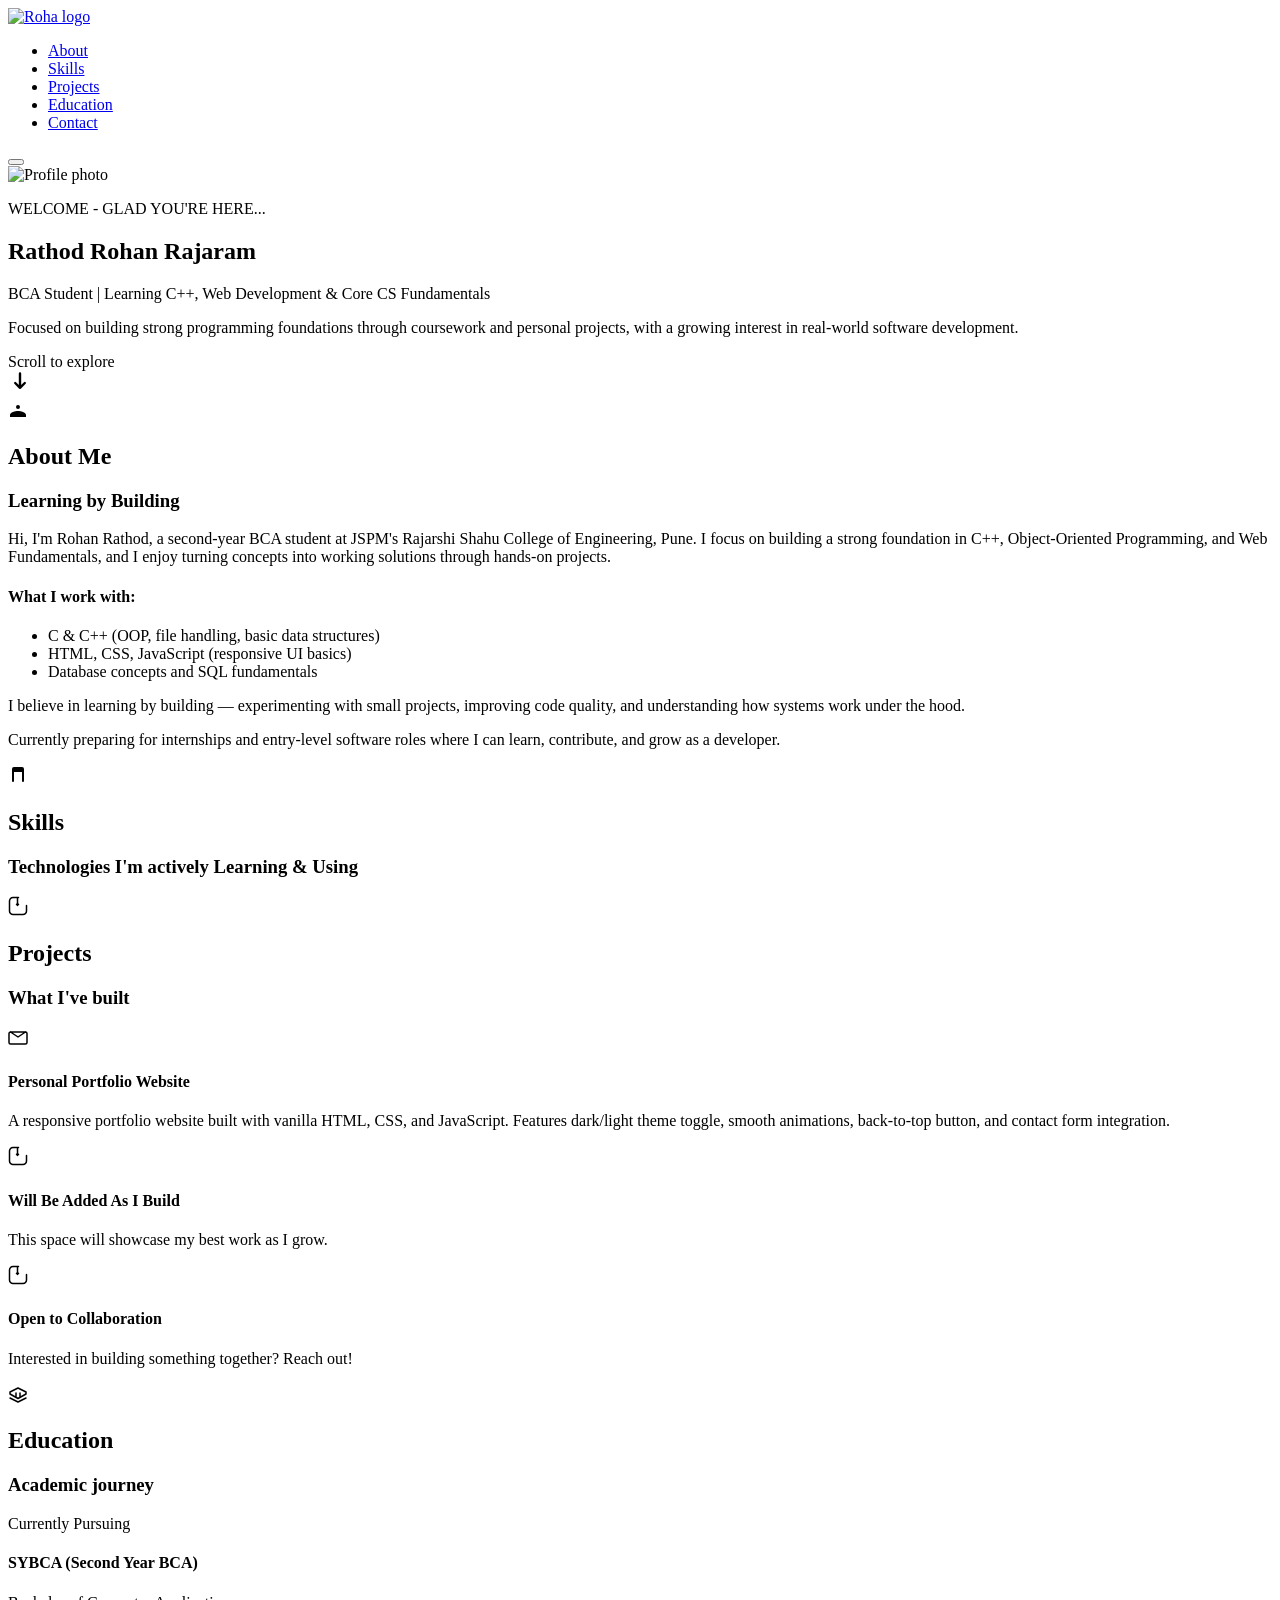
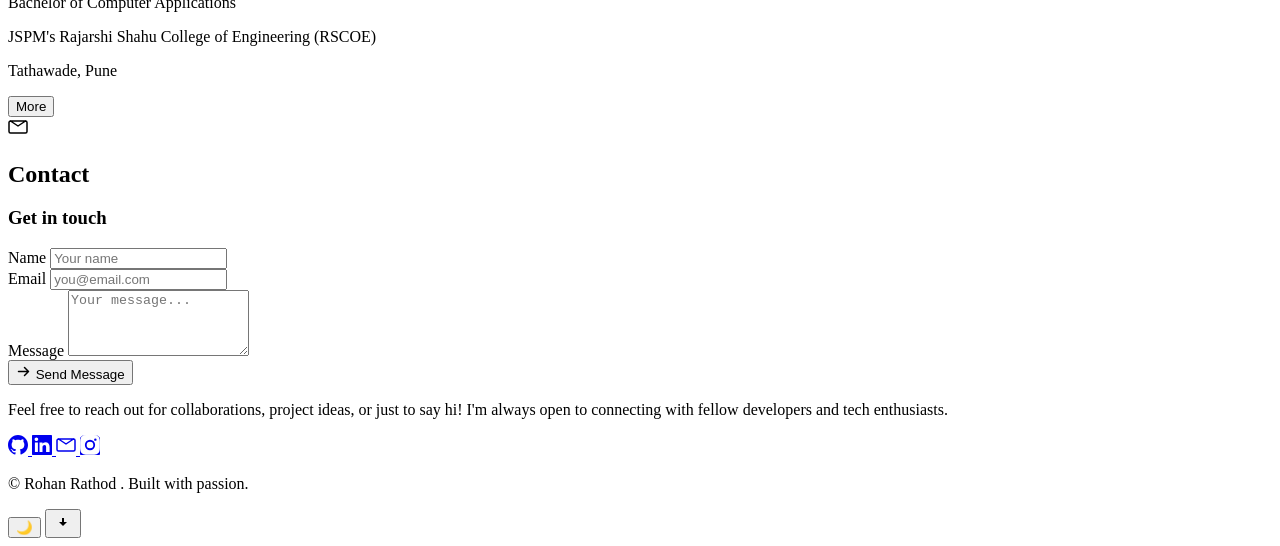
==== Portfolio/index.html @ 8b8ce16b "Add files via upload" ====
<!DOCTYPE html>
<html lang="en">
<head>
    <meta charset="UTF-8">
    <meta name="viewport" content="width=device-width, initial-scale=1.0">
    <title>Rathod Rohan Rajaram - Portfolio</title>
    <link href="https://fonts.googleapis.com/css2?family=Space+Grotesk:wght@300;400;500;600;700&family=JetBrains+Mono:wght@400;500;600&display=swap" rel="stylesheet">
    <link rel="stylesheet" href="styles-vanilla.css">
</head>
<body>
    <!-- Navbar -->
    <nav class="navbar" id="navbar">
        <div class="navbar-container">
            <a href="#" class="navbar-logo">
                <img src="ROHA.png" alt="Roha logo" class="navbar-avatar navbar-logo-img">
            </a>
            
            <!-- Desktop Menu -->
            <ul class="nav-menu" id="navMenu">
                <li><a href="#about" class="nav-link">About</a></li>
                <li><a href="#skills" class="nav-link">Skills</a></li>
                <li><a href="#projects" class="nav-link">Projects</a></li>
                <li><a href="#education" class="nav-link">Education</a></li>
                <li><a href="#contact" class="nav-link">Contact</a></li>
            </ul>

            <!-- Mobile Toggle -->
            <button class="mobile-toggle" id="mobileToggle">
                <span></span>
                <span></span>
                <span></span>
            </button>
        </div>
    </nav>

    <!-- Hero Section -->
    <section class="hero grid-bg">
        <div class="glow glow-1"></div>
        <div class="glow glow-2"></div>
        
        <div class="hero-content hero-layout">
            <!-- Profile photo on left -->
            <div class="hero-profile">
                <img src="Profile.webp" alt="Profile photo" class="hero-profile-img">
            </div>
            
            <!-- Name and text on right -->
            <div class="hero-text">
                <p class="hero-greeting fade-in-up" style="animation-delay: 0.2s">
                    WELCOME - GLAD YOU'RE HERE...
                </p>
                
                <h1 class="hero-title fade-in-up" style="animation-delay: 0.4s">
                    Rathod Rohan Rajaram
                </h1>
                
                <p class="hero-subtitle fade-in-up" style="animation-delay: 0.6s">
                    BCA Student | Learning C++, Web Development & Core CS Fundamentals
                </p>
                
                <p class="hero-description fade-in-up" style="animation-delay: 0.8s">
                    Focused on building strong programming foundations through coursework and personal projects, with a growing interest in real-world software development.
            </div>
        </div>
            </div>
        </div>
        
        <div class="hero-scroll fade-in-up" style="animation-delay: 1s">
            <span class="scroll-text">Scroll to explore</span>
            <div class="scroll-indicator">
                <svg width="24" height="24" viewBox="0 0 20 20" fill="none" xmlns="http://www.w3.org/2000/svg">
                    <path d="M10 2v12m0 0l-4-4m4 4l4-4" stroke="currentColor" stroke-width="2" stroke-linecap="round" stroke-linejoin="round"/>
                </svg>
            </div>
        </div>
    </section>

    <!-- About Section -->
    <section id="about" class="section">
        <div class="section-container">
            <div class="section-header fade-in">
                <svg width="20" height="20" viewBox="0 0 20 20" fill="none" xmlns="http://www.w3.org/2000/svg">
                    <path d="M10 10a2 2 0 100-4 2 2 0 000 4zm0 2c2.67 0 8 1.34 8 4v2H2v-2c0-2.66 5.33-4 8-4z" fill="currentColor"/>
                </svg>
                <h2 class="section-label">About Me</h2>
            </div>
            
            <h3 class="section-title fade-in">
                Learning by <span>Building</span>
            </h3>
            
            <div class="about-card fade-in">
                <p>
                    Hi, I'm <span class="highlight">Rohan Rathod</span>, a second-year BCA student at <span class="highlight">JSPM's Rajarshi Shahu College of Engineering</span>, Pune.
                    I focus on building a strong foundation in C++, Object-Oriented Programming, and Web Fundamentals, and I enjoy turning concepts into working solutions through hands-on projects.
                </p>
                
                <h4 class="about-subtitle">What I work with:</h4>
                <ul class="about-list">
                    <li>C &amp; C++ (OOP, file handling, basic data structures)</li>
                    <li>HTML, CSS, JavaScript (responsive UI basics)</li>
                    <li>Database concepts and SQL fundamentals</li>
                </ul>
                
                <p>
                    I believe in learning by building — experimenting with small projects, improving code quality, and understanding how systems work under the hood.
                </p>
                
                <p>
                    Currently preparing for internships and entry-level software roles where I can learn, contribute, and grow as a developer.
                </p>
            </div>
        </div>
    </section>

    <!-- Skills Section -->
    <section id="skills" class="section relative grid-bg-section">
        <div class="section-container">
            <div class="section-header fade-in">
                <svg width="20" height="20" viewBox="0 0 20 20" fill="none" xmlns="http://www.w3.org/2000/svg">
                    <path d="M4 4a2 2 0 012-2h8a2 2 0 012 2v12a1 1 0 11-2 0V7H6v9a1 1 0 11-2 0V4z" fill="currentColor"/>
                </svg>
                <h2 class="section-label">Skills</h2>
            </div>
            
            <h3 class="section-title fade-in">
                Technologies I'm actively <span>Learning & Using</span>
            </h3>
            
            <div class="skills-grid" id="skillsGrid">
                <!-- Skills will be populated by JavaScript -->
            </div>
        </div>
    </section>

    <!-- Projects Section -->
    <section id="projects" class="section">
        <div class="section-container">
            <div class="section-header fade-in">
                <svg width="20" height="20" viewBox="0 0 20 20" fill="none" xmlns="http://www.w3.org/2000/svg">
                    <path d="M10.5 1.5H5a3.5 3.5 0 00-3.5 3.5v10a3.5 3.5 0 003.5 3.5h10a3.5 3.5 0 003.5-3.5V9.5m-9-8v8m-1-1l1-1 1 1" stroke="currentColor" stroke-width="1.5" stroke-linecap="round" stroke-linejoin="round" fill="none"/>
                </svg>
                <h2 class="section-label">Projects</h2>
            </div>
            
            <h3 class="section-title fade-in">
                What I've <span>built</span>
            </h3>
            
            <div class="projects-grid">
                <div class="project-card fade-in">
                    <div class="project-icon">
                        <svg width="20" height="20" viewBox="0 0 20 20" fill="none" xmlns="http://www.w3.org/2000/svg">
                            <path d="M2.5 4h15a1.5 1.5 0 011.5 1.5v9a1.5 1.5 0 01-1.5 1.5h-15A1.5 1.5 0 011 14.5v-9A1.5 1.5 0 012.5 4zm0 0L10 9l7.5-5" stroke="currentColor" stroke-width="1.5" stroke-linecap="round" stroke-linejoin="round" fill="none"/>
                        </svg>
                    </div>
                    <h4>Personal Portfolio Website</h4>
                    <p>A responsive portfolio website built with vanilla HTML, CSS, and JavaScript. Features dark/light theme toggle, smooth animations, back-to-top button, and contact form integration.</p>
                </div>
                
                <div class="project-card fade-in" style="animation-delay: 0.1s">
                    <div class="project-icon">
                        <svg width="20" height="20" viewBox="0 0 20 20" fill="none" xmlns="http://www.w3.org/2000/svg">
                            <path d="M10.5 1.5H5a3.5 3.5 0 00-3.5 3.5v10a3.5 3.5 0 003.5 3.5h10a3.5 3.5 0 003.5-3.5V9.5m-9-8v8m-1-1l1-1 1 1" stroke="currentColor" stroke-width="1.5" stroke-linecap="round" stroke-linejoin="round" fill="none"/>
                        </svg>
                    </div>
                    <h4>Will Be Added As I Build</h4>
                    <p>This space will showcase my best work as I grow.</p>
                </div>
                
                <div class="project-card fade-in" style="animation-delay: 0.2s">
                    <div class="project-icon">
                        <svg width="20" height="20" viewBox="0 0 20 20" fill="none" xmlns="http://www.w3.org/2000/svg">
                            <path d="M10.5 1.5H5a3.5 3.5 0 00-3.5 3.5v10a3.5 3.5 0 003.5 3.5h10a3.5 3.5 0 003.5-3.5V9.5m-9-8v8m-1-1l1-1 1 1" stroke="currentColor" stroke-width="1.5" stroke-linecap="round" stroke-linejoin="round" fill="none"/>
                        </svg>
                    </div>
                    <h4>Open to Collaboration</h4>
                    <p>Interested in building something together? Reach out!</p>
                </div>
            </div>
        </div>
    </section>

    <!-- Education Section -->
    <section id="education" class="section relative grid-bg-section">
        <div class="section-container">
            <div class="section-header fade-in">
                <svg width="20" height="20" viewBox="0 0 20 20" fill="none" xmlns="http://www.w3.org/2000/svg">
                    <path d="M10 14.5l-8-4.5V8l8-4 8 4v2l-8 4.5zM2 14l8 4 8-4m-6-5v4m-4-4v4" stroke="currentColor" stroke-width="1.5" stroke-linecap="round" stroke-linejoin="round" fill="none"/>
                </svg>
                <h2 class="section-label">Education</h2>
            </div>
            
            <h3 class="section-title fade-in">
                Academic <span>journey</span>
            </h3>
            
            <!-- SYBCA Card -->
            <div class="education-card fade-in">
                <div class="timeline-marker"></div>
                <div class="education-content">
                    <span class="education-badge">Currently Pursuing</span>
                    <h4>SYBCA (Second Year BCA)</h4>
                    <p class="education-degree">Bachelor of Computer Applications</p>
                    <p class="education-college">JSPM's Rajarshi Shahu College of Engineering (RSCOE)</p>
                    <p class="education-location">Tathawade, Pune</p>
                </div>
            </div>

            <!-- Toggle button for more education details -->
            <div class="education-toggle-container">
                <button id="education-toggle-btn" class="education-toggle-btn" aria-expanded="false">More</button>
            </div>

            <!-- Hidden education details container -->
            <div id="education-details-container" class="education-details-container" hidden>
                <!-- 12th Education Card -->
                <div class="education-card fade-in" style="animation-delay: 0.1s">
                    <div class="timeline-marker"></div>
                    <div class="education-content">
                        <span class="education-badge">2019 – 2021</span>
                        <h4>Higher Secondary Education (12th)</h4>
                        <p class="education-degree">Sant Bhagwan Baba Middle and Higher Secondary School</p>
                        <p class="education-college">Golegaon, Tal. Shevgaon, Dist. Ahmednagar, Maharashtra</p>
                        <p class="education-location">State Board</p>
                        <div class="education-details">
                            <ul class="education-detail-list">
                                <li><strong>Stream:</strong> Science</li>
                                <li>Developed interest in programming and problem-solving</li>
                            </ul>
                        </div>
                    </div>
                </div>

                <!-- 10th Education Card -->
                <div class="education-card fade-in" style="animation-delay: 0.2s">
                    <div class="timeline-marker"></div>
                    <div class="education-content">
                        <span class="education-badge">2014 – 2019</span>
                        <h4>Secondary School (10th)</h4>
                        <p class="education-degree">Sant Namdev School</p>
                        <p class="education-college">Ambejogai Road, Latur, Maharashtra</p>
                        <p class="education-location">State Board</p>
                        <div class="education-details">
                            <ul class="education-detail-list">
                                <li>Strong foundation in mathematics and logical reasoning</li>
                            </ul>
                        </div>
                    </div>
                </div>
            </div>
        </div>
    </section>

    <!-- Contact Section -->
    <section id="contact" class="section">
        <div class="section-container">
            <div class="section-header fade-in">
                <svg width="20" height="20" viewBox="0 0 20 20" fill="none" xmlns="http://www.w3.org/2000/svg">
                    <path d="M2.5 4h15a1.5 1.5 0 011.5 1.5v9a1.5 1.5 0 01-1.5 1.5h-15A1.5 1.5 0 011 14.5v-9A1.5 1.5 0 012.5 4zm0 0L10 9l7.5-5" stroke="currentColor" stroke-width="1.5" stroke-linecap="round" stroke-linejoin="round" fill="none"/>
                </svg>
                <h2 class="section-label">Contact</h2>
            </div>
            
            <h3 class="section-title fade-in">
                Get in <span>touch</span>
            </h3>
            
            <div class="contact-grid">
                <form class="contact-form fade-in" id="contactForm">
                    <div class="form-group">
                        <label for="name">Name</label>
                        <input type="text" id="name" name="name" required placeholder="Your name">
                    </div>
                    <div class="form-group">
                        <label for="email">Email</label>
                        <input type="email" id="email" name="email" required placeholder="you@email.com">
                    </div>
                    <div class="form-group">
                        <label for="message">Message</label>
                        <textarea id="message" name="message" rows="4" required placeholder="Your message..."></textarea>
                    </div>
                    <button type="submit" class="contact-button">
                        <svg width="16" height="16" viewBox="0 0 16 16" fill="none" xmlns="http://www.w3.org/2000/svg">
                            <path d="M2.5 8.5h10m-4-4l4 4-4 4" stroke="currentColor" stroke-width="1.5" stroke-linecap="round" stroke-linejoin="round"/>
                        </svg>
                        Send Message
                    </button>
                </form>
                
                <div class="contact-info fade-in">
                    <p>
                        Feel free to reach out for collaborations, project ideas, or just to say hi! I'm always open to connecting with fellow developers and tech enthusiasts.
                    </p>
                    <div class="social-links">
                        <a href="https://github.com/RohanRathodOnline" class="social-icon" title="GitHub" target="_blank" rel="noopener noreferrer">
                            <svg width="20" height="20" viewBox="0 0 20 20" fill="currentColor" xmlns="http://www.w3.org/2000/svg">
                                <path d="M10 0C4.48 0 0 4.48 0 10c0 4.41 2.87 8.17 6.84 9.49.5.09.68-.22.68-.48 0-.24-.01-.87-.01-1.71-2.78.6-3.37-1.34-3.37-1.34-.46-1.16-1.12-1.47-1.12-1.47-.91-.62.07-.61.07-.61 1 .07 1.53 1.03 1.53 1.03.89 1.52 2.34 1.08 2.91.82.09-.64.35-1.08.63-1.33-2.22-.25-4.56-1.11-4.56-4.92 0-1.09.39-1.98 1.03-2.68-.1-.25-.45-1.27.1-2.64 0 0 .84-.27 2.75 1.02.8-.22 1.65-.33 2.5-.33s1.7.11 2.5.33c1.91-1.29 2.75-1.02 2.75-1.02.55 1.37.2 2.39.1 2.64.64.7 1.03 1.59 1.03 2.68 0 3.82-2.34 4.66-4.57 4.91.36.31.69.92.69 1.85 0 1.34-.01 2.42-.01 2.75 0 .26.18.58.69.48C17.14 18.16 20 14.41 20 10c0-5.52-4.48-10-10-10z"/>
                            </svg>
                        </a>
                        <a href="https://www.linkedin.com/in/rohanrathodofficial/" class="social-icon" title="LinkedIn" target="_blank" rel="noopener noreferrer">
                            <svg width="20" height="20" viewBox="0 0 20 20" fill="currentColor" xmlns="http://www.w3.org/2000/svg">
                                <path d="M19 0H1C.4 0 0 .4 0 1v18c0 .6.4 1 1 1h18c.6 0 1-.4 1-1V1c0-.6-.4-1-1-1zM5.9 17H2.9V7.5h3V17zM4.4 6.1c-1 0-1.8-.8-1.8-1.8s.8-1.8 1.8-1.8 1.8.8 1.8 1.8-.8 1.8-1.8 1.8zM17.1 17h-3V11.9c0-1.2-.4-2-1.5-2-1.2 0-1.8.8-2 1.6-.1.2-.1.5-.1.7V17h-3V7.5h3v1.3c.4-.7 1.3-1.6 3.1-1.6 2.3 0 4 1.5 4 4.8V17z"/>
                            </svg>
                        </a>
                        <a href="mailto:rohanrathod3946@gmail.com" class="social-icon" title="Email">
                            <svg width="20" height="20" viewBox="0 0 20 20" fill="none" xmlns="http://www.w3.org/2000/svg">
                                <path d="M2.5 4h15a1.5 1.5 0 011.5 1.5v9a1.5 1.5 0 01-1.5 1.5h-15A1.5 1.5 0 011 14.5v-9A1.5 1.5 0 012.5 4zm0 0L10 9l7.5-5" stroke="currentColor" stroke-width="1.5" stroke-linecap="round" stroke-linejoin="round"/>
                            </svg>
                        </a>
                        <a href="https://www.instagram.com/rohanrathod_07/" class="social-icon" title="Instagram" target="_blank" rel="noopener noreferrer">
                            <svg width="20" height="20" viewBox="0 0 20 20" fill="currentColor" xmlns="http://www.w3.org/2000/svg">
                                <path d="M10 0c2.717 0 3.056.01 4.122.06 1.065.05 1.79.217 2.427.466.637.247 1.176.578 1.688 1.09.511.512.843 1.05 1.09 1.688.249.637.417 1.362.466 2.426.05 1.067.06 1.406.06 4.122 0 2.717-.01 3.056-.06 4.122-.05 1.065-.217 1.79-.466 2.427-.247.637-.578 1.176-1.09 1.688-.512.511-1.05.843-1.688 1.09-.637.249-1.362.417-2.426.466-1.067.05-1.406.06-4.122.06-2.717 0-3.056-.01-4.122-.06-1.065-.05-1.79-.217-2.427-.466-.637-.247-1.176-.578-1.688-1.09-.511-.512-.843-1.05-1.09-1.688-.249-.637-.417-1.362-.466-2.426-.05-1.067-.06-1.406-.06-4.122 0-2.717.01-3.056.06-4.122.05-1.065.217-1.79.466-2.427.247-.637.578-1.176 1.09-1.688.512-.511 1.05-.843 1.688-1.09.637-.249 1.362-.417 2.426-.466 1.067-.05 1.406-.06 4.122-.06m0-1.8C7.198 0 6.816.011 5.714.061 4.613.111 3.738.285 2.977.551c-.797.308-1.472.721-2.143 1.392-.671.67-1.084 1.346-1.392 2.143-.266.761-.44 1.636-.49 2.737-.05 1.102-.061 1.484-.061 4.306 0 2.821.011 3.204.061 4.305.05 1.101.224 1.976.49 2.737.308.797.721 1.472 1.392 2.143.67.671 1.346 1.084 2.143 1.392.761.266 1.636.44 2.737.49 1.102.05 1.484.061 4.306.061 2.821 0 3.204-.011 4.305-.061 1.101-.05 1.976-.224 2.737-.49.797-.308 1.472-.721 2.143-1.392.671-.67 1.084-1.346 1.392-2.143.266-.761.44-1.636.49-2.737.05-1.102.061-1.484.061-4.306 0-2.821-.011-3.204-.061-4.305-.05-1.101-.224-1.976-.49-2.737-.308-.797-.721-1.472-1.392-2.143-.67-.671-1.346-1.084-2.143-1.392-.761-.266-1.636-.44-2.737-.49C13.204.011 12.821 0 10 0z"/>
                                <path d="M10 4.865a5.135 5.135 0 100 10.27 5.135 5.135 0 000-10.27zm0 8.47a3.335 3.335 0 110 -6.67 3.335 3.335 0 010 6.67z"/>
                                <circle cx="15.338" cy="4.662" r="1.2"/>
                            </svg>
                        </a>
                    </div>
                </div>
            </div>
        </div>
    </section>

    <!-- Footer -->
    <footer class="footer">
        <div class="footer-container">
            <p>
                © <span id="currentYear"></span>
                <span class="footer-name"> Rohan Rathod </span>
                . Built with passion.
            </p>
        </div>
    </footer>

    <!-- Theme toggle button (light / dark) -->
    <button id="theme-toggle" class="theme-toggle" aria-label="Toggle theme" title="Toggle theme">🌙</button>

    <!-- Back to top button -->
    <button id="back-to-top" class="back-to-top" aria-label="Back to top" title="Back to top">
        <svg width="20" height="20" viewBox="0 0 20 20" fill="none" xmlns="http://www.w3.org/2000/svg">
            <path d="M10 14l-4-4h3V6h2v4h3l-4 4z" fill="currentColor"/>
        </svg>
    </button>

    <script src="script-vanilla.js"></script>
</body>
</html>
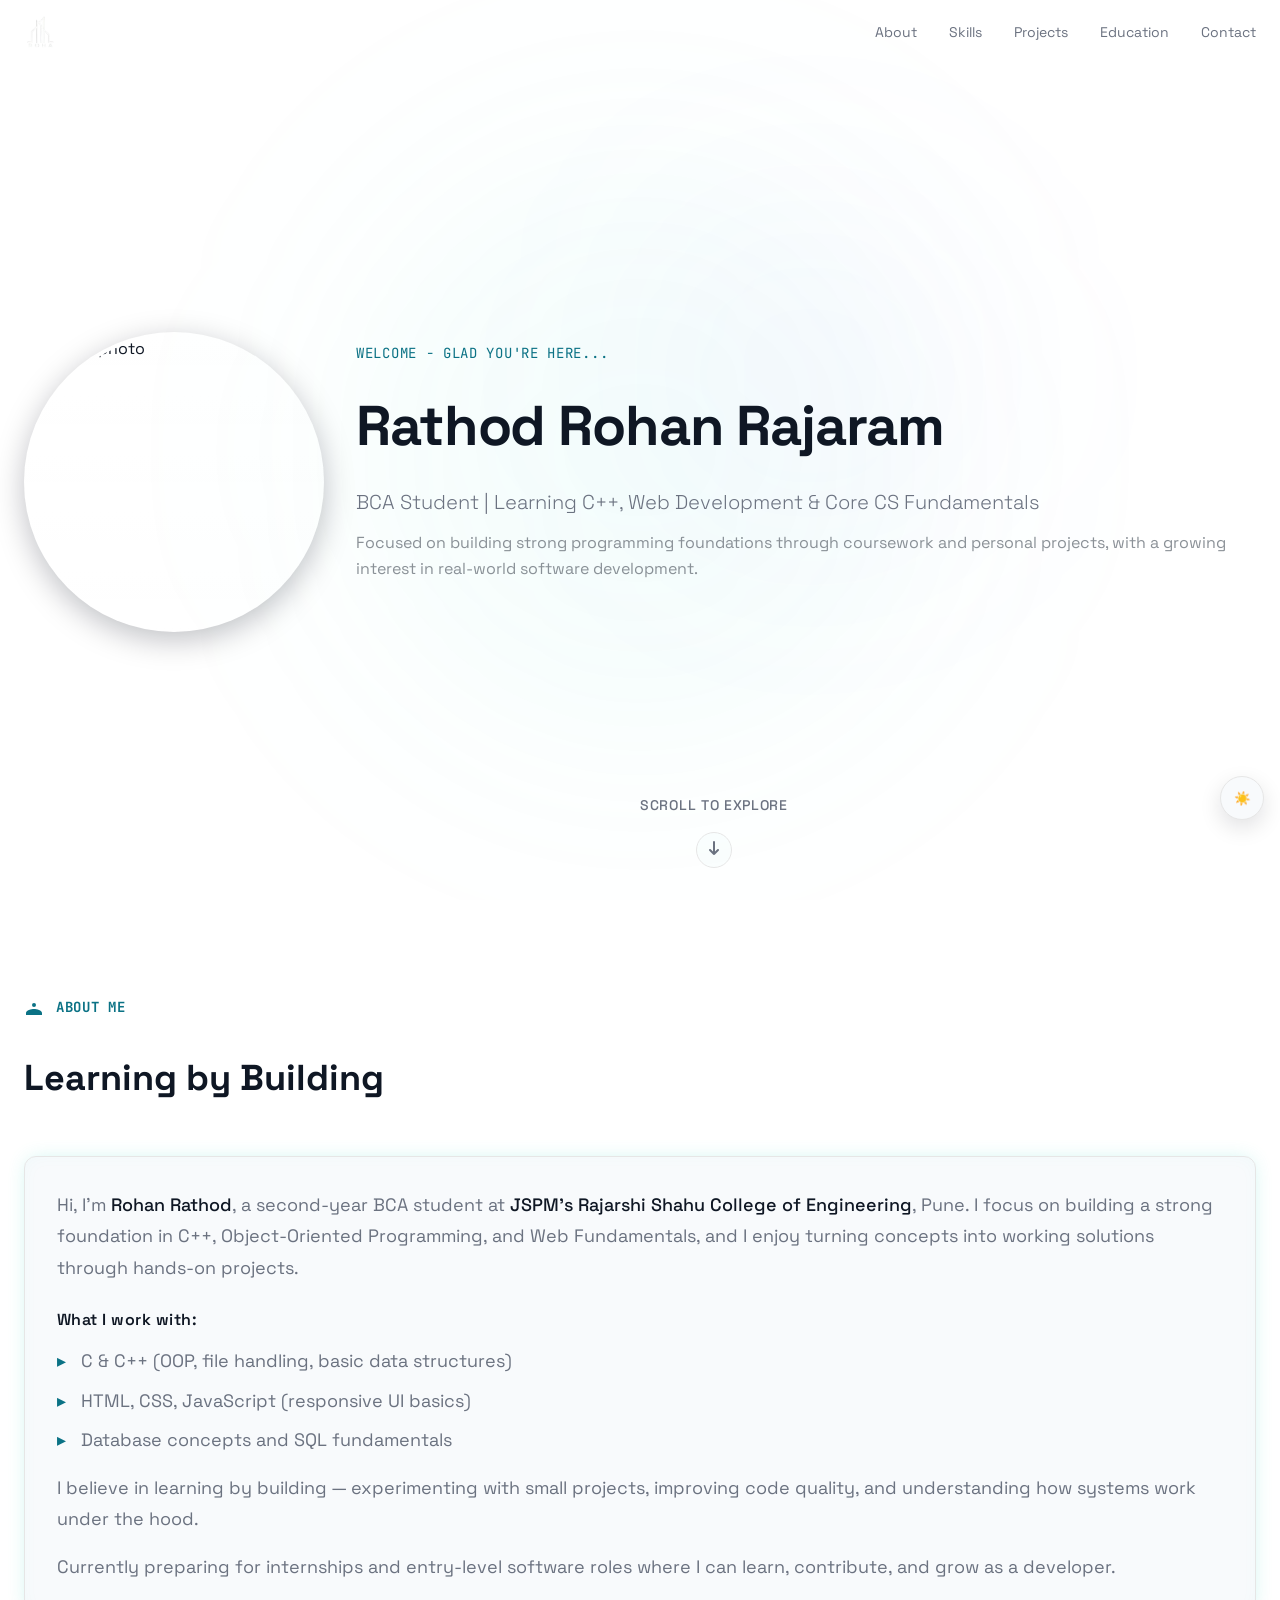
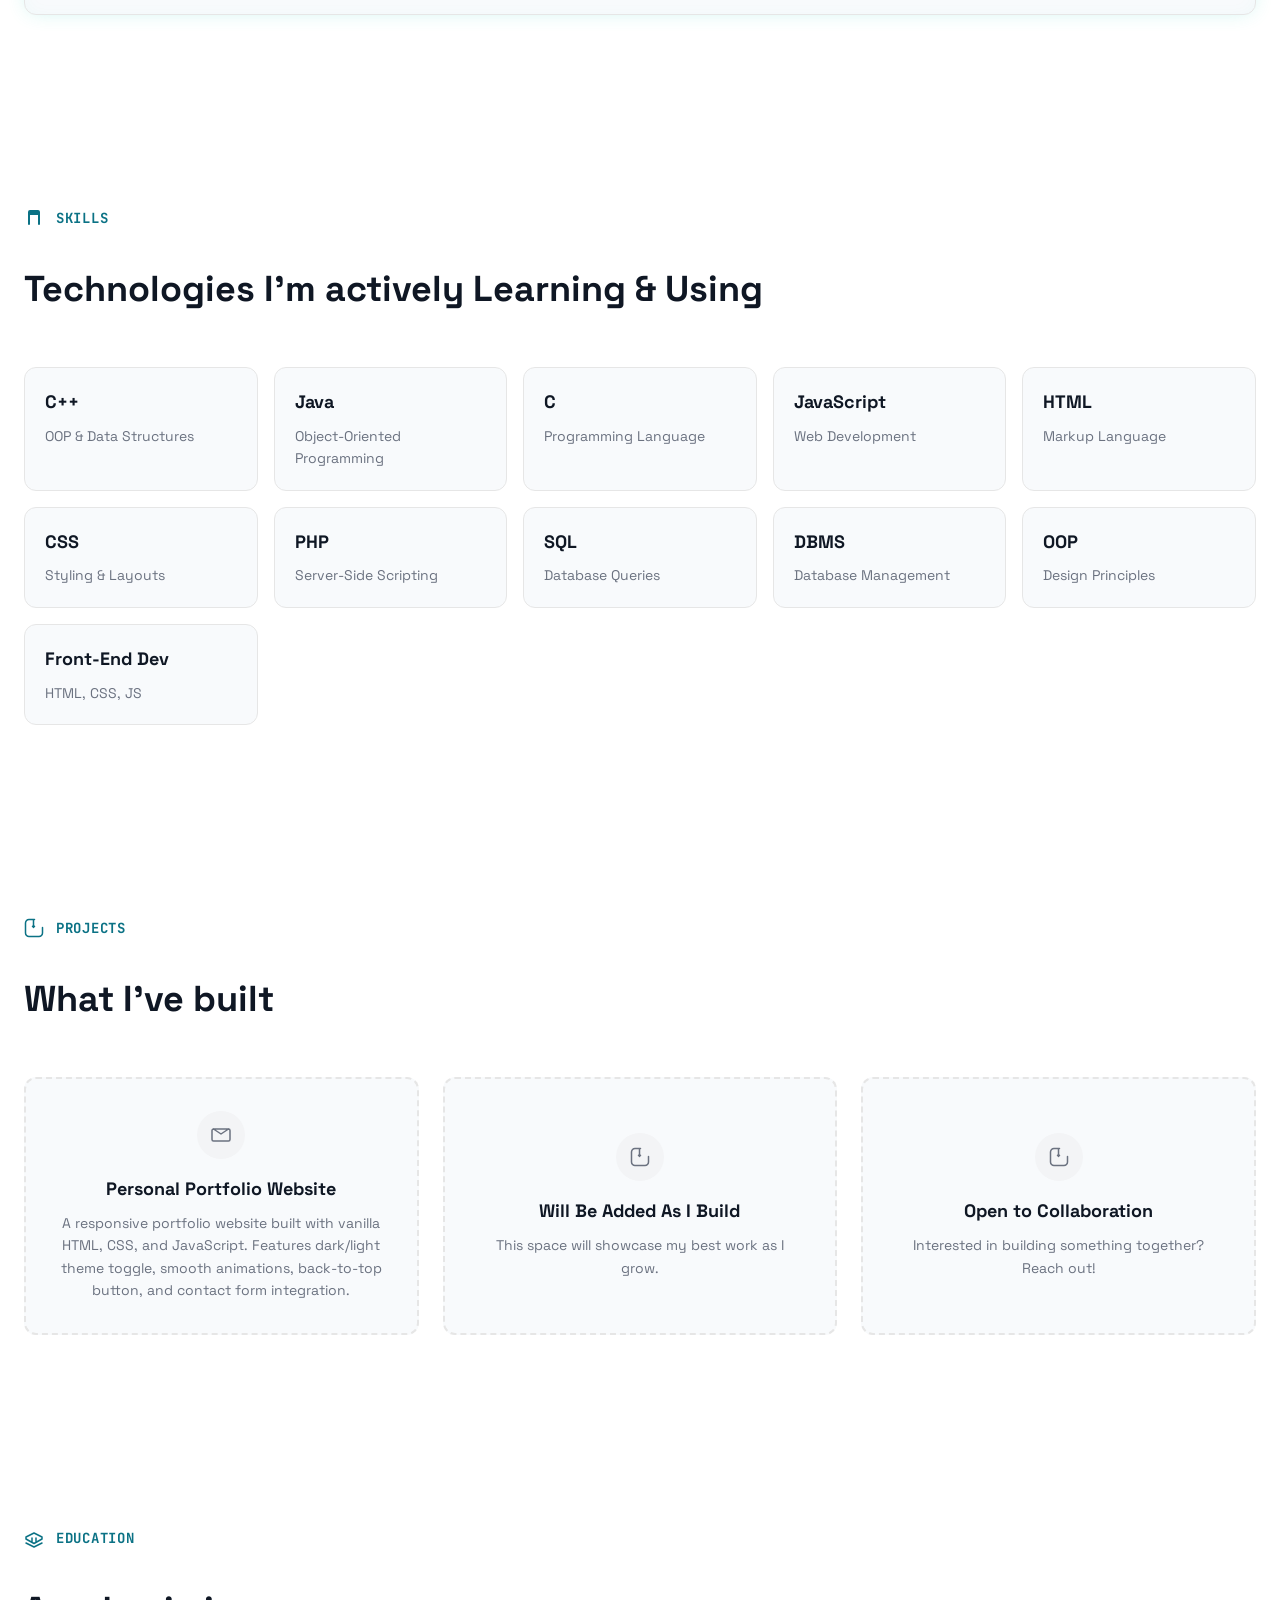
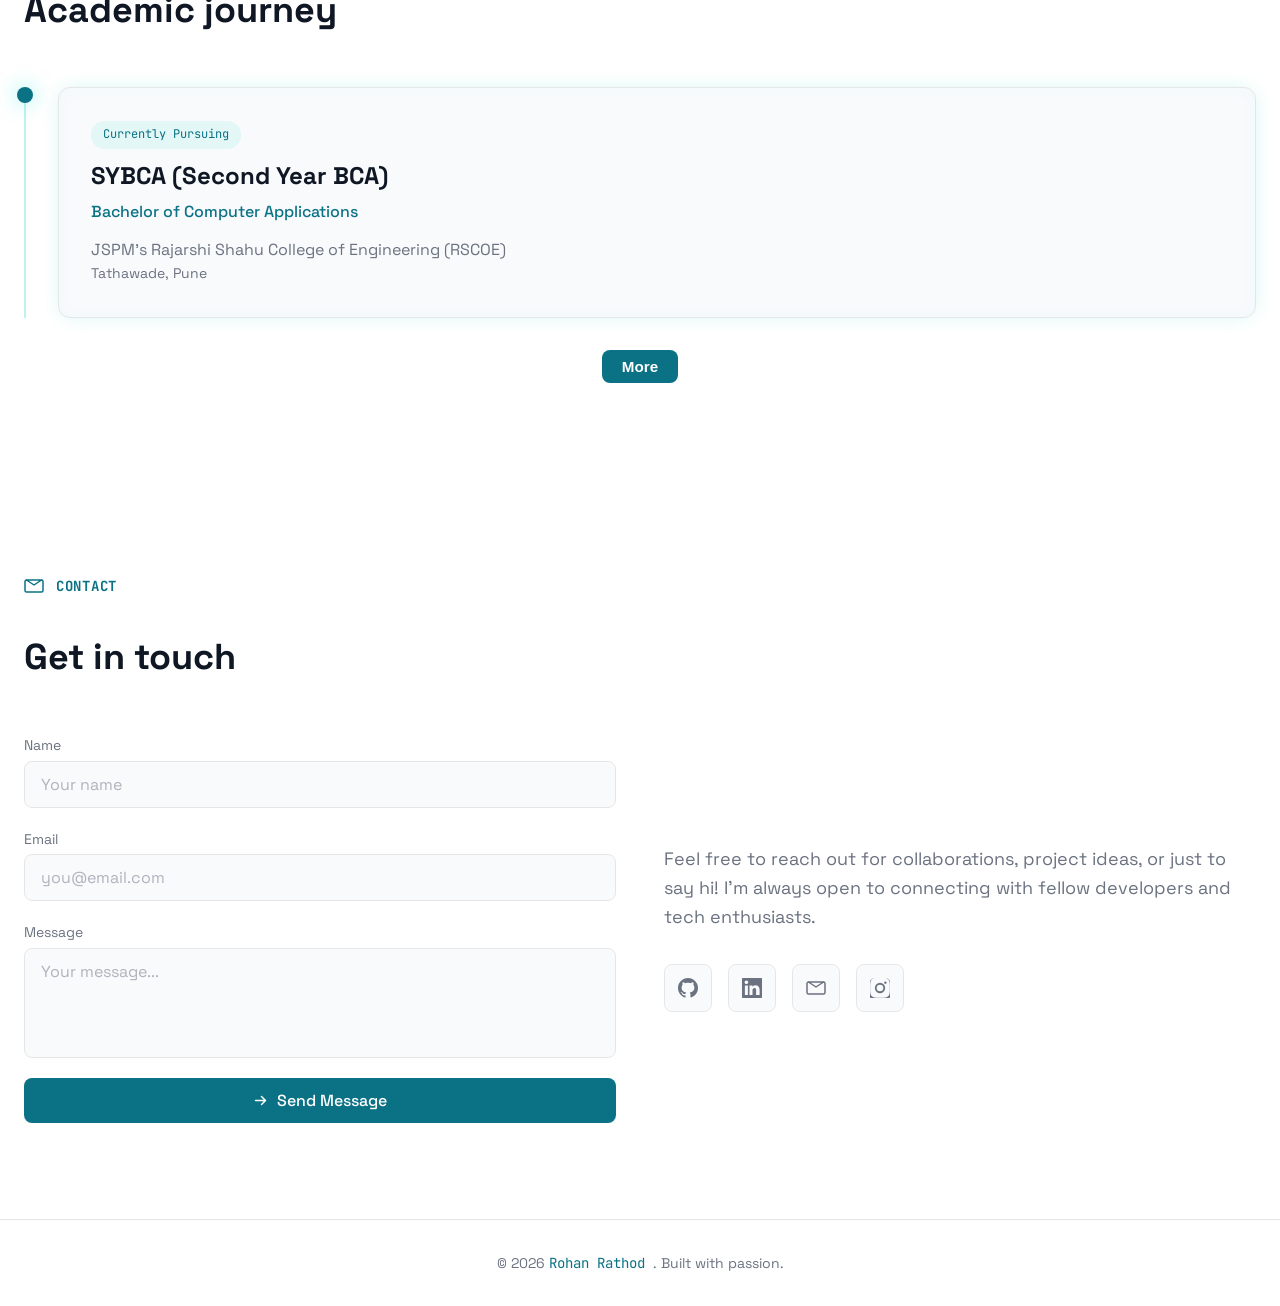
==== commit 67166102: "Update portfolio content and mobile responsiveness" ====
--- a/Portfolio/index.html
+++ b/Portfolio/index.html
@@ -5,14 +5,14 @@
     <meta name="viewport" content="width=device-width, initial-scale=1.0">
     <title>Rathod Rohan Rajaram - Portfolio</title>
     <link href="https://fonts.googleapis.com/css2?family=Space+Grotesk:wght@300;400;500;600;700&family=JetBrains+Mono:wght@400;500;600&display=swap" rel="stylesheet">
-    <link rel="stylesheet" href="styles-vanilla.css">
+    <link rel="stylesheet" href="CSS/styles-vanilla.css">
 </head>
 <body>
     <!-- Navbar -->
     <nav class="navbar" id="navbar">
         <div class="navbar-container">
             <a href="#" class="navbar-logo">
-                <img src="ROHA.png" alt="Roha logo" class="navbar-avatar navbar-logo-img">
+                <img src="ASSETS/ROHA.png" alt="Roha logo" class="navbar-avatar navbar-logo-img">
             </a>
             
             <!-- Desktop Menu -->
@@ -60,8 +60,7 @@
                 
                 <p class="hero-description fade-in-up" style="animation-delay: 0.8s">
                     Focused on building strong programming foundations through coursework and personal projects, with a growing interest in real-world software development.
-            </div>
-        </div>
+                </p>
             </div>
         </div>
         
@@ -238,7 +237,7 @@
                     <div class="education-content">
                         <span class="education-badge">2014 – 2019</span>
                         <h4>Secondary School (10th)</h4>
-                        <p class="education-degree">Sant Namdev School</p>
+                        <p class="education-degree">SANT NAMADEV MADHYMIK UCHA MADHYMIK ARVI ROAD</p>
                         <p class="education-college">Ambejogai Road, Latur, Maharashtra</p>
                         <p class="education-location">State Board</p>
                         <div class="education-details">
@@ -342,6 +341,6 @@
         </svg>
     </button>
 
-    <script src="script-vanilla.js"></script>
+    <script src="JS/script-vanilla.js"></script>
 </body>
 </html>
--- a/Portfolio/CSS/styles-vanilla.css
+++ b/Portfolio/CSS/styles-vanilla.css
@@ -0,0 +1,1528 @@
+/* ================================ */
+/* Root Variables & Base Styles     */
+/* ================================ */
+
+:root {
+    --background: #0d1117;
+    --foreground: #eaeef2;
+    --card: #161b22;
+    --card-foreground: #eaeef2;
+    --primary: #2dd4bf;
+    --primary-foreground: #0d1117;
+    --secondary: #21262d;
+    --secondary-foreground: #d0d6dd;
+    --muted: #0f111a;
+    --muted-foreground: #6e767d;
+    --accent: #a371f7;
+    --accent-foreground: #f0f6fc;
+    --destructive: #f85149;
+    --destructive-foreground: #fafbfc;
+    --border: #30363d;
+    --input: #30363d;
+    --radius: 0.75rem;
+    --glow: #2dd4bf;
+    --glow-muted: #0f766e;
+}
+
+/* Light theme overrides when `body` has class `light` */
+body.light {
+    --background: #ffffff;
+    --foreground: #0f1724;
+    --card: #f8fafc;
+    --card-foreground: #0f1724;
+    --primary: #0b7285;
+    --primary-foreground: #ffffff;
+    --secondary: #f1f5f9;
+    --secondary-foreground: #475569;
+    --muted: #f3f4f6;
+    --muted-foreground: #6b7280;
+    --accent: #7c3aed;
+    --accent-foreground: #ffffff;
+    --destructive: #ef4444;
+    --destructive-foreground: #ffffff;
+    --border: #e6e6e6;
+    --input: #ffffff;
+    --glow: #0ea5a4;
+    --glow-muted: #0b5851;
+}
+
+* {
+    margin: 0;
+    padding: 0;
+    box-sizing: border-box;
+    border-color: var(--border);
+}
+
+html {
+    scroll-behavior: smooth;
+}
+
+body {
+    font-family: 'Space Grotesk', system-ui, -apple-system, sans-serif;
+    background: var(--background);
+    color: var(--foreground);
+    line-height: 1.6;
+}
+
+::selection {
+    background: rgba(45, 212, 191, 0.3);
+    color: #f0f6fc;
+}
+
+::-webkit-scrollbar {
+    width: 6px;
+}
+
+::-webkit-scrollbar-track {
+    background: var(--background);
+}
+
+::-webkit-scrollbar-thumb {
+    background: rgba(45, 212, 191, 0.3);
+    border-radius: 3px;
+}
+
+::-webkit-scrollbar-thumb:hover {
+    background: rgba(45, 212, 191, 0.5);
+}
+
+/* ================================ */
+/* Navbar                           */
+/* ================================ */
+
+.navbar {
+    position: fixed;
+    top: 0;
+    left: 0;
+    right: 0;
+    z-index: 50;
+    transition: all 0.3s ease;
+}
+
+.navbar.scrolled {
+    /* Dark diagonal banner similar to attachment */
+    background: linear-gradient(135deg, #2b2b2b 0%, #151515 40%, #0b0b0b 100%);
+    color: var(--foreground);
+    box-shadow: inset 0 -1px 0 rgba(255,255,255,0.02);
+    /* slightly stronger contrast when scrolled */
+    border-bottom: none;
+    backdrop-filter: none;
+    transition: background 0.35s ease, padding 0.25s ease;
+}
+
+.navbar.scrolled .navbar-container {
+    padding: 0.75rem 1.5rem;
+}
+
+.navbar.scrolled .navbar-logo {
+    display: flex;
+    align-items: center;
+    gap: 0.5rem;
+}
+
+.navbar-container {
+    max-width: 1280px;
+    margin: 0 auto;
+    padding: 1rem 1.5rem;
+    display: flex;
+    align-items: center;
+    justify-content: space-between;
+}
+
+.navbar-logo {
+    font-size: 1.25rem;
+    font-weight: bold;
+    color: var(--primary);
+    font-family: 'JetBrains Mono', monospace;
+    text-decoration: none;
+    transition: color 0.3s ease;
+}
+
+.navbar-logo {
+    display: flex;
+    align-items: center;
+}
+
+.navbar-logo:hover {
+    color: var(--accent);
+}
+
+/* Avatar/logo inside navbar */
+.navbar-avatar,
+.navbar-avatar-fallback {
+    width: 50px;
+    height: 50px;
+    border-radius: 50%;
+    display: inline-flex;
+    align-items: center;
+    justify-content: center;
+    overflow: hidden;
+    vertical-align: middle;
+    margin-right: 0.75rem;
+    font-weight: 600;
+    font-family: 'JetBrains Mono', monospace;
+}
+
+/* Make logo images show without a colored background when they are already trimmed */
+.navbar-avatar {
+    object-fit: contain;
+    display: inline-block;
+    background: transparent;
+    border: none;
+    padding: 6px;
+}
+
+/* If the logo is a wordmark (wider than tall), prevent circular crop */
+.navbar-logo-img {
+    border-radius: 0 !important;
+    padding: 0 !important;
+    height: 32px;
+    width: auto;
+    display: block;
+}
+
+.navbar-avatar-fallback {
+    color: var(--foreground);
+    background: var(--card);
+    border: 1px solid var(--border);
+    font-size: 1rem;
+}
+
+.nav-menu {
+    display: flex;
+    list-style: none;
+    gap: 2rem;
+}
+
+@media (max-width: 768px) {
+    .nav-menu {
+        display: none;
+    }
+}
+
+.nav-link {
+    font-size: 0.875rem;
+    color: var(--muted-foreground);
+    text-decoration: none;
+    transition: color 0.2s ease;
+}
+
+.nav-link:hover {
+    color: var(--primary);
+}
+
+.mobile-toggle {
+    display: none;
+    flex-direction: column;
+    gap: 0.35rem;
+    background: none;
+    border: none;
+    cursor: pointer;
+}
+
+.mobile-toggle span {
+    width: 24px;
+    height: 2px;
+    background: var(--foreground);
+    border-radius: 2px;
+    transition: all 0.3s ease;
+}
+
+.mobile-toggle.active span:nth-child(1) {
+    transform: rotate(45deg) translateY(10px);
+}
+
+.mobile-toggle.active span:nth-child(2) {
+    opacity: 0;
+}
+
+.mobile-toggle.active span:nth-child(3) {
+    transform: rotate(-45deg) translateY(-10px);
+}
+
+@media (max-width: 768px) {
+    .mobile-toggle {
+        display: flex;
+    }
+
+    .nav-menu {
+        position: absolute;
+        top: 100%;
+        left: 0;
+        right: 0;
+        flex-direction: column;
+        gap: 1rem;
+        padding: 1.5rem;
+        background: var(--background);
+        border-bottom: 1px solid var(--border);
+        opacity: 0;
+        visibility: hidden;
+        height: 0;
+        overflow: hidden;
+        transition: all 0.3s ease;
+    }
+
+    .nav-menu.mobile-open {
+        opacity: 1;
+        visibility: visible;
+        height: auto;
+    }
+
+    .nav-menu li {
+        text-align: center;
+    }
+}
+
+/* ================================ */
+/* Hero Section                     */
+/* ================================ */
+
+.hero {
+    position: relative;
+    min-height: 100vh;
+    display: flex;
+    align-items: center;
+    justify-content: center;
+    overflow: hidden;
+    padding-top: 4rem;
+    background: var(--background);
+}
+
+.glow {
+    position: absolute;
+    border-radius: 50%;
+    pointer-events: none;
+    filter: blur(120px);
+}
+
+.glow-1 {
+    top: 50%;
+    left: 50%;
+    width: 600px;
+    height: 600px;
+    background: rgba(45, 212, 191, 0.05);
+    transform: translate(-50%, -50%);
+}
+
+.glow-2 {
+    top: 25%;
+    right: 25%;
+    width: 300px;
+    height: 300px;
+    background: rgba(163, 113, 247, 0.05);
+}
+
+.hero-content {
+    position: relative;
+    z-index: 10;
+    text-align: center;
+    padding: 1.5rem;
+    max-width: 56rem;
+    margin: 0 auto;
+}
+
+/* Hero layout: profile at left corner, text at right corner */
+.hero-layout {
+    display: flex;
+    align-items: center;
+    justify-content: space-between;
+    gap: 2rem;
+    text-align: left;
+    max-width: 100%;
+    width: 100%;
+}
+
+/* Profile photo on left */
+.hero-profile {
+    flex-shrink: 0;
+    width: 300px;
+    height: 300px;
+    border-radius: 50%;
+    overflow: hidden;
+    display: flex;
+    align-items: center;
+    justify-content: center;
+    border: 4px solid rgba(255,255,255,0.06);
+    box-shadow: 0 8px 30px rgba(2,6,23,0.25);
+    background: linear-gradient(180deg, rgba(255,255,255,0.02), rgba(255,255,255,0.00));
+    animation: float 3s ease-in-out infinite;
+}
+
+@keyframes float {
+    0%, 100% {
+        transform: translateY(0px);
+    }
+    50% {
+        transform: translateY(-10px);
+    }
+}
+
+.hero-profile-img {
+    width: 100%;
+    height: 100%;
+    object-fit: cover;
+    display: block;
+}
+
+/* Text content on right */
+.hero-text {
+    flex: 1;
+}
+
+@media (max-width: 768px) {
+    .hero-layout {
+        flex-direction: column;
+        text-align: center;
+        gap: 1.5rem;
+    }
+    
+    .hero-profile {
+        width: 200px;
+        height: 200px;
+    }
+    
+    .hero-text {
+        text-align: center;
+    }
+    
+    .hero-scroll {
+        bottom: 1rem;
+    }
+}
+
+.hero-greeting {
+    color: var(--primary);
+    font-family: 'JetBrains Mono', monospace;
+    font-size: 0.875rem;
+    margin-bottom: 1rem;
+    letter-spacing: 0.05em;
+    text-transform: uppercase;
+}
+
+.hero-title {
+    font-size: clamp(1.75rem, 6vw, 3.5rem);
+    font-weight: bold;
+    margin-bottom: 1rem;
+    letter-spacing: -0.02em;
+}
+
+.hero-subtitle {
+    font-size: 1.25rem;
+    color: var(--muted-foreground);
+    margin-bottom: 0.75rem;
+    font-weight: 300;
+}
+
+.hero-description {
+    font-size: 1rem;
+    color: rgba(110, 118, 125, 0.8);
+    margin: 0.75rem 0 2.5rem 0;
+    line-height: 1.6;
+}
+
+.hero-scroll {
+    position: absolute;
+    bottom: 2rem;
+    left: 50%;
+    transform: translateX(-50%);
+    display: flex;
+    flex-direction: column;
+    align-items: center;
+    justify-content: center;
+    gap: 1rem;
+    font-size: 0.875rem;
+    color: var(--muted-foreground);
+    cursor: pointer;
+    transition: all 0.3s ease;
+    letter-spacing: 0.05em;
+    text-transform: uppercase;
+    opacity: 0.8;
+}
+
+.hero-scroll:hover {
+    color: var(--primary);
+    opacity: 1;
+}
+
+.scroll-text {
+    font-weight: 500;
+}
+
+.scroll-indicator {
+    width: 36px;
+    height: 36px;
+    border: 1px solid var(--border);
+    border-radius: 50%;
+    display: flex;
+    align-items: center;
+    justify-content: center;
+    color: var(--muted-foreground);
+    transition: all 0.3s ease;
+    background: rgba(45, 212, 191, 0.02);
+}
+
+.hero-scroll:hover .scroll-indicator {
+    border-color: var(--primary);
+    background: rgba(45, 212, 191, 0.1);
+    box-shadow: 0 0 15px -3px rgba(45, 212, 191, 0.3);
+}
+
+.hero-scroll:hover .scroll-indicator svg {
+    animation: arrow-bounce 1s ease infinite;
+}
+
+.hero-scroll svg {
+    width: 20px;
+    height: 20px;
+    transition: transform 0.3s ease;
+}
+
+@keyframes arrow-bounce {
+    0%, 100% {
+        transform: translateY(0);
+    }
+    50% {
+        transform: translateY(8px);
+    }
+}
+
+@keyframes bounce {
+    0%, 100% {
+        transform: translateY(0);
+    }
+    50% {
+        transform: translateY(8px);
+    }
+}
+
+@keyframes bounce {
+    0%, 100% {
+        transform: translateY(0);
+    }
+    50% {
+        transform: translateY(8px);
+    }
+}
+
+/* ================================ */
+/* Sections & Layout                */
+/* ================================ */
+
+.section {
+    padding: 6rem 1.5rem;
+    position: relative;
+    z-index: 1;
+}
+
+.grid-bg-section {
+    background: var(--background);
+}
+
+.grid-bg-section::before {
+    display: none;
+}
+
+.section-container {
+    max-width: 80rem;
+    margin: 0 auto;
+    position: relative;
+    z-index: 1;
+}
+
+.section-header {
+    display: flex;
+    align-items: center;
+    gap: 0.75rem;
+    margin-bottom: 2rem;
+}
+
+.section-header svg {
+    color: var(--primary);
+    flex-shrink: 0;
+}
+
+.section-label {
+    font-size: 0.875rem;
+    font-family: 'JetBrains Mono', monospace;
+    color: var(--primary);
+    letter-spacing: 0.05em;
+    text-transform: uppercase;
+}
+
+.section-title {
+    font-size: clamp(1.875rem, 5vw, 2.25rem);
+    font-weight: bold;
+    margin-bottom: 3rem;
+}
+
+.text-gradient {
+    background: linear-gradient(135deg, var(--primary), var(--accent));
+    -webkit-background-clip: text;
+    -webkit-text-fill-color: transparent;
+    background-clip: text;
+}
+
+/* ================================ */
+/* About Section                    */
+/* ================================ */
+
+.about-card {
+    background: var(--card);
+    border: 1px solid var(--border);
+    border-radius: var(--radius);
+    padding: 2rem;
+    box-shadow: 0 0 20px -5px rgba(45, 212, 191, 0.3),
+                inset 0 0 20px -5px rgba(45, 212, 191, 0.05);
+}
+
+.about-card p {
+    color: var(--muted-foreground);
+    font-size: 1.125rem;
+    line-height: 1.75;
+    margin-bottom: 1rem;
+}
+
+.about-card p:last-child {
+    margin-bottom: 0;
+}
+
+.about-subtitle {
+    font-size: 1rem;
+    font-weight: 600;
+    color: var(--foreground);
+    margin: 1.5rem 0 0.75rem 0;
+    letter-spacing: 0.03em;
+}
+
+.about-list {
+    list-style: none;
+    padding: 0;
+    margin: 0 0 1rem 0;
+}
+
+.about-list li {
+    color: var(--muted-foreground);
+    font-size: 1.125rem;
+    line-height: 1.75;
+    padding-left: 1.5rem;
+    position: relative;
+    margin-bottom: 0.5rem;
+}
+
+.about-list li:before {
+    content: "▸";
+    position: absolute;
+    left: 0;
+    color: var(--primary);
+    font-weight: bold;
+}
+
+.highlight {
+    color: var(--foreground);
+    font-weight: 500;
+}
+
+/* ================================ */
+/* Skills Section                   */
+/* ================================ */
+
+.skills-grid {
+    display: grid;
+    grid-template-columns: repeat(auto-fit, minmax(200px, 1fr));
+    gap: 1rem;
+}
+
+.skill-card {
+    background: var(--card);
+    border: 1px solid var(--border);
+    border-radius: var(--radius);
+    padding: 1.25rem;
+    transition: all 0.3s ease;
+    cursor: default;
+}
+
+.skill-card:hover {
+    border-color: rgba(45, 212, 191, 0.5);
+    transform: translateY(-4px);
+    box-shadow: 0 0 30px -10px rgba(45, 212, 191, 0.2);
+}
+
+.skill-card h4 {
+    font-size: 1.125rem;
+    color: var(--foreground);
+    margin-bottom: 0.5rem;
+    transition: color 0.2s ease;
+}
+
+.skill-card:hover h4 {
+    color: var(--primary);
+}
+
+.skill-card p {
+    font-size: 0.875rem;
+    color: var(--muted-foreground);
+}
+
+/* ================================ */
+/* Projects Section                 */
+/* ================================ */
+
+.projects-grid {
+    display: grid;
+    grid-template-columns: repeat(auto-fit, minmax(250px, 1fr));
+    gap: 1.5rem;
+}
+
+.project-card {
+    background: var(--card);
+    border: 2px dashed var(--border);
+    border-radius: var(--radius);
+    padding: 2rem;
+    text-align: center;
+    min-height: 200px;
+    display: flex;
+    flex-direction: column;
+    align-items: center;
+    justify-content: center;
+    transition: all 0.3s ease;
+}
+
+.project-card:hover {
+    border-color: rgba(45, 212, 191, 0.3);
+}
+
+.project-icon {
+    width: 48px;
+    height: 48px;
+    border-radius: 50%;
+    background: var(--muted);
+    display: flex;
+    align-items: center;
+    justify-content: center;
+    margin-bottom: 1rem;
+    color: var(--muted-foreground);
+}
+
+.project-card h4 {
+    font-size: 1.125rem;
+    color: var(--foreground);
+    margin-bottom: 0.5rem;
+}
+
+.project-card p {
+    font-size: 0.875rem;
+    color: var(--muted-foreground);
+}
+
+/* ================================ */
+/* Education Section                */
+/* ================================ */
+
+.education-card {
+    position: relative;
+    padding-left: 2rem;
+    border-left: 2px solid rgba(45, 212, 191, 0.3);
+}
+
+.timeline-marker {
+    position: absolute;
+    left: 0;
+    top: 0;
+    width: 1rem;
+    height: 1rem;
+    border-radius: 50%;
+    background: var(--primary);
+    transform: translateX(-9px);
+    box-shadow: 0 0 20px hsl(175deg 80% 50% / 0.5);
+}
+
+.education-content {
+    background: var(--card);
+    border: 1px solid var(--border);
+    border-radius: var(--radius);
+    padding: 2rem;
+    box-shadow: 0 0 20px -5px rgba(45, 212, 191, 0.3),
+                inset 0 0 20px -5px rgba(45, 212, 191, 0.05);
+}
+
+.education-badge {
+    display: inline-block;
+    font-size: 0.75rem;
+    font-family: 'JetBrains Mono', monospace;
+    color: var(--primary);
+    background: rgba(45, 212, 191, 0.1);
+    padding: 0.25rem 0.75rem;
+    border-radius: 9999px;
+    margin-bottom: 0.5rem;
+}
+
+.education-content h4 {
+    font-size: 1.5rem;
+    color: var(--foreground);
+    margin-bottom: 0.25rem;
+}
+
+.education-degree {
+    color: var(--primary);
+    font-weight: 500;
+    margin-bottom: 0.75rem;
+}
+
+.education-college {
+    color: var(--muted-foreground);
+}
+
+.education-location {
+    color: var(--muted-foreground);
+    font-size: 0.875rem;
+}
+
+/* Education toggle button and container */
+.education-toggle-container {
+    text-align: center;
+    margin-top: 2rem;
+}
+
+.education-toggle-btn {
+    background: var(--primary);
+    color: var(--primary-foreground);
+    border: none;
+    padding: 0.5rem 1.25rem;
+    border-radius: 8px;
+    cursor: pointer;
+    font-weight: 600;
+    font-size: 0.95rem;
+    transition: all 0.3s ease;
+}
+
+.education-toggle-btn:hover {
+    background: var(--accent);
+    transform: translateY(-2px);
+}
+
+.education-details-container {
+    margin-top: 2rem;
+}
+
+/* Past education detail styles */
+.education-details {
+    margin-top: 0.75rem;
+}
+
+.education-detail-list {
+    list-style: none;
+    padding: 0;
+    margin: 0.5rem 0 0 0;
+}
+
+.education-detail-list li {
+    color: var(--muted-foreground);
+    font-size: 0.95rem;
+    line-height: 1.6;
+    padding-left: 1.25rem;
+    position: relative;
+    margin-bottom: 0.5rem;
+}
+
+.education-detail-list li:before {
+    content: "▸";
+    position: absolute;
+    left: 0;
+    color: var(--primary);
+    font-weight: bold;
+}
+
+/* ================================ */
+/* Contact Section                  */
+/* ================================ */
+
+.contact-grid {
+    display: grid;
+    grid-template-columns: 1fr 1fr;
+    gap: 3rem;
+}
+
+@media (max-width: 768px) {
+    .contact-grid {
+        grid-template-columns: 1fr;
+    }
+}
+
+.contact-form {
+    display: flex;
+    flex-direction: column;
+    gap: 1.25rem;
+}
+
+.form-group {
+    display: flex;
+    flex-direction: column;
+}
+
+.form-group label {
+    font-size: 0.875rem;
+    color: var(--muted-foreground);
+    margin-bottom: 0.25rem;
+}
+
+.form-group input,
+.form-group textarea {
+    width: 100%;
+    background: var(--card);
+    border: 1px solid var(--border);
+    border-radius: calc(var(--radius) - 0.25rem);
+    padding: 0.75rem 1rem;
+    color: var(--foreground);
+    font-family: inherit;
+    font-size: 1rem;
+    transition: all 0.3s ease;
+}
+
+.form-group input::placeholder,
+.form-group textarea::placeholder {
+    color: rgba(106, 110, 125, 0.5);
+}
+
+.form-group input:focus,
+.form-group textarea:focus {
+    outline: none;
+    border-color: rgba(45, 212, 191, 0.5);
+    box-shadow: 0 0 20px -5px rgba(45, 212, 191, 0.2);
+}
+
+.form-group textarea {
+    resize: none;
+}
+
+.contact-button {
+    width: 100%;
+    display: flex;
+    align-items: center;
+    justify-content: center;
+    gap: 0.5rem;
+    padding: 0.75rem 1.5rem;
+    border-radius: calc(var(--radius) - 0.25rem);
+    background: var(--primary);
+    color: var(--primary-foreground);
+    border: none;
+    font-weight: 500;
+    cursor: pointer;
+    transition: all 0.3s ease;
+    font-family: inherit;
+    font-size: 1rem;
+}
+
+.contact-button:hover {
+    box-shadow: 0 0 30px -5px rgba(45, 212, 191, 0.5);
+    transform: translateY(-2px);
+}
+
+.contact-info {
+    display: flex;
+    flex-direction: column;
+    justify-content: center;
+}
+
+.contact-info p {
+    color: var(--muted-foreground);
+    font-size: 1.125rem;
+    margin-bottom: 2rem;
+}
+
+.social-links {
+    display: flex;
+    gap: 1rem;
+}
+
+.social-icon {
+    width: 48px;
+    height: 48px;
+    border-radius: calc(var(--radius) - 0.25rem);
+    background: var(--card);
+    border: 1px solid var(--border);
+    display: flex;
+    align-items: center;
+    justify-content: center;
+    color: var(--muted-foreground);
+    text-decoration: none;
+    transition: all 0.3s ease;
+}
+
+.social-icon:hover {
+    color: var(--primary);
+    border-color: rgba(45, 212, 191, 0.5);
+    transform: translateY(-4px);
+}
+
+/* ================================ */
+/* Footer                           */
+/* ================================ */
+
+.footer {
+    padding: 2rem 1.5rem;
+    border-top: 1px solid var(--border);
+}
+
+.footer-container {
+    max-width: 80rem;
+    margin: 0 auto;
+    text-align: center;
+}
+
+.footer p {
+    font-size: 0.875rem;
+    color: var(--muted-foreground);
+}
+
+.footer-name {
+    color: var(--primary);
+    font-family: 'JetBrains Mono', monospace;
+}
+
+/* ================================ */
+/* Animations                       */
+/* ================================ */
+
+@keyframes fadeInUp {
+    from {
+        opacity: 0;
+        transform: translateY(20px);
+    }
+    to {
+        opacity: 1;
+        transform: translateY(0);
+    }
+}
+
+.fade-in-up {
+    animation: fadeInUp 0.7s ease forwards;
+}
+
+@keyframes fadeIn {
+    from {
+        opacity: 0;
+    }
+    to {
+        opacity: 1;
+    }
+}
+
+.fade-in {
+    animation: fadeIn 0.7s ease forwards;
+    opacity: 0;
+    animation-delay: 0.3s;
+}
+
+.fade-in:nth-child(2) {
+    animation-delay: 0.4s;
+}
+
+.fade-in:nth-child(3) {
+    animation-delay: 0.5s;
+}
+
+.fade-in:nth-child(4) {
+    animation-delay: 0.6s;
+}
+
+.fade-in:nth-child(5) {
+    animation-delay: 0.7s;
+}
+
+/* ================================ */
+/* Responsive Design                */
+/* ================================ */
+
+/* Mobile-first: Base styles for phones (up to 480px) */
+@media (max-width: 480px) {
+    /* Global adjustments */
+    .section {
+        padding: 3rem 1rem;
+    }
+
+    .section-container {
+        max-width: 100%;
+        padding: 0 1rem;
+    }
+
+    /* Navbar */
+    .navbar-container {
+        padding: 0.75rem 1rem;
+    }
+
+    .navbar-logo {
+        font-size: 1rem;
+    }
+
+    .navbar-avatar,
+    .navbar-avatar-fallback {
+        width: 40px;
+        height: 40px;
+        margin-right: 0.5rem;
+    }
+
+    .navbar-logo-img {
+        height: 28px;
+    }
+
+    .nav-menu.mobile-open {
+        padding: 1rem;
+        gap: 0.75rem;
+    }
+
+    .nav-link {
+        font-size: 1rem;
+        padding: 0.75rem 0;
+        min-height: 44px;
+        display: flex;
+        align-items: center;
+        justify-content: center;
+    }
+
+    /* Hero Section */
+    .hero {
+        min-height: 90vh;
+        padding-top: 3rem;
+    }
+
+    .hero-layout {
+        flex-direction: column;
+        text-align: center;
+        gap: 1rem;
+    }
+
+    .hero-profile {
+        width: 150px;
+        height: 150px;
+        border-width: 2px;
+    }
+
+    .hero-greeting {
+        font-size: 0.75rem;
+        margin-bottom: 0.5rem;
+    }
+
+    .hero-title {
+        font-size: clamp(1.5rem, 10vw, 2.5rem);
+        margin-bottom: 0.5rem;
+    }
+
+    .hero-subtitle {
+        font-size: 1rem;
+        margin-bottom: 0.5rem;
+    }
+
+    .hero-description {
+        font-size: 0.9rem;
+        line-height: 1.5;
+        margin: 0.5rem 0 1.5rem 0;
+    }
+
+    .hero-ctas {
+        flex-direction: column;
+        gap: 0.75rem;
+        margin-top: 1.5rem;
+    }
+
+    .cta-button {
+        width: 100%;
+        padding: 0.75rem 1.5rem;
+        font-size: 0.9rem;
+        min-height: 44px;
+    }
+
+    .hero-scroll {
+        bottom: 1rem;
+        font-size: 0.75rem;
+        gap: 0.5rem;
+    }
+
+    .scroll-indicator {
+        width: 32px;
+        height: 32px;
+    }
+
+    .scroll-indicator svg {
+        width: 16px;
+        height: 16px;
+    }
+
+    /* About Section */
+    .section-title {
+        font-size: 1.5rem;
+        margin-bottom: 2rem;
+    }
+
+    .about-card {
+        padding: 1.25rem;
+    }
+
+    .about-card p {
+        font-size: 0.95rem;
+        line-height: 1.6;
+    }
+
+    .about-subtitle {
+        font-size: 0.9rem;
+        margin: 1rem 0 0.5rem 0;
+    }
+
+    .about-list li {
+        font-size: 0.95rem;
+        padding-left: 1.25rem;
+    }
+
+    /* Skills Section */
+    .skills-grid {
+        grid-template-columns: 1fr;
+        gap: 0.75rem;
+    }
+
+    .skill-card {
+        padding: 1rem;
+    }
+
+    .skill-card h4 {
+        font-size: 1rem;
+    }
+
+    .skill-card p {
+        font-size: 0.8rem;
+    }
+
+    .skill-category {
+        padding: 1.5rem;
+        margin-bottom: 2rem;
+    }
+
+    .skill-category-title {
+        font-size: 1.125rem;
+        margin-bottom: 1rem;
+    }
+
+    .skill-category-grid {
+        grid-template-columns: 1fr;
+        gap: 1rem;
+    }
+
+    /* Projects Section */
+    .projects-grid {
+        grid-template-columns: 1fr;
+        gap: 1rem;
+    }
+
+    .project-card {
+        padding: 1.5rem;
+        min-height: 180px;
+    }
+
+    .project-icon {
+        width: 40px;
+        height: 40px;
+        margin-bottom: 0.75rem;
+    }
+
+    .project-card h4 {
+        font-size: 1rem;
+    }
+
+    .project-card p {
+        font-size: 0.85rem;
+    }
+
+    /* Education Section */
+    .education-card {
+        padding-left: 1.5rem;
+    }
+
+    .timeline-marker {
+        width: 0.75rem;
+        height: 0.75rem;
+        transform: translateX(-6px);
+    }
+
+    .education-content {
+        padding: 1.5rem;
+    }
+
+    .education-badge {
+        font-size: 0.7rem;
+        padding: 0.2rem 0.5rem;
+    }
+
+    .education-content h4 {
+        font-size: 1.25rem;
+    }
+
+    .education-degree {
+        font-size: 0.9rem;
+        margin-bottom: 0.5rem;
+    }
+
+    .education-college,
+    .education-location {
+        font-size: 0.8rem;
+    }
+
+    .education-toggle-btn {
+        padding: 0.5rem 1rem;
+        font-size: 0.9rem;
+        min-height: 44px;
+    }
+
+    .education-details-container {
+        margin-top: 1.5rem;
+    }
+
+    .education-detail-list li {
+        font-size: 0.9rem;
+        padding-left: 1rem;
+    }
+
+    /* Contact Section */
+    .contact-grid {
+        grid-template-columns: 1fr;
+        gap: 2rem;
+    }
+
+    .contact-form {
+        gap: 1rem;
+    }
+
+    .form-group label {
+        font-size: 0.8rem;
+    }
+
+    .form-group input,
+    .form-group textarea {
+        padding: 0.75rem;
+        font-size: 0.9rem;
+        min-height: 44px;
+    }
+
+    .contact-button {
+        padding: 0.75rem 1.25rem;
+        font-size: 0.9rem;
+        min-height: 44px;
+    }
+
+    .contact-info p {
+        font-size: 1rem;
+        margin-bottom: 1.5rem;
+    }
+
+    .social-links {
+        justify-content: center;
+        gap: 0.75rem;
+    }
+
+    .social-icon {
+        width: 44px;
+        height: 44px;
+    }
+
+    /* Footer */
+    .footer {
+        padding: 1.5rem 1rem;
+    }
+
+    .footer p {
+        font-size: 0.8rem;
+    }
+
+    /* Theme and Back to Top buttons */
+    .theme-toggle,
+    .back-to-top {
+        width: 48px;
+        height: 48px;
+        right: 0.75rem;
+    }
+
+    .theme-toggle {
+        bottom: 5.5rem;
+    }
+
+    .back-to-top {
+        bottom: 0.75rem;
+    }
+
+    /* Modal */
+    .modal-content {
+        padding: 1.5rem 1rem;
+        max-width: 90%;
+    }
+
+    .modal-title {
+        font-size: 1.25rem;
+    }
+
+    .modal-message {
+        font-size: 0.9rem;
+    }
+
+    .modal-icon {
+        width: 60px;
+        height: 60px;
+        margin-bottom: 1rem;
+    }
+
+    .modal-icon svg {
+        width: 24px;
+        height: 24px;
+    }
+
+    .modal-ok-btn {
+        padding: 0.75rem 1.5rem;
+        font-size: 0.9rem;
+        min-height: 44px;
+    }
+}
+
+/* Tablet adjustments (481px to 768px) */
+@media (min-width: 481px) and (max-width: 768px) {
+    .section {
+        padding: 4rem 1.5rem;
+    }
+
+    .hero-layout {
+        gap: 1.5rem;
+    }
+
+    .hero-profile {
+        width: 180px;
+        height: 180px;
+    }
+
+    .hero-title {
+        font-size: clamp(2rem, 6vw, 2.75rem);
+    }
+
+    .hero-ctas {
+        flex-direction: row;
+        justify-content: center;
+    }
+
+    .cta-button {
+        width: auto;
+        min-width: 150px;
+    }
+
+    .skills-grid {
+        grid-template-columns: repeat(2, 1fr);
+    }
+
+    .projects-grid {
+        grid-template-columns: repeat(2, 1fr);
+    }
+
+    .contact-grid {
+        grid-template-columns: 1fr 1fr;
+    }
+
+    .social-links {
+        justify-content: flex-start;
+    }
+}
+
+/* Desktop adjustments (769px+) - ensure no regressions */
+@media (min-width: 769px) {
+    .hero-layout {
+        gap: 2rem;
+    }
+
+    .hero-profile {
+        width: 300px;
+        height: 300px;
+    }
+
+    .hero-title {
+        font-size: clamp(2.5rem, 5vw, 3.5rem);
+    }
+
+    .hero-ctas {
+        flex-direction: row;
+        justify-content: flex-start;
+    }
+
+    .cta-button {
+        width: auto;
+    }
+
+    .skills-grid {
+        grid-template-columns: repeat(auto-fit, minmax(200px, 1fr));
+    }
+
+    .projects-grid {
+        grid-template-columns: repeat(auto-fit, minmax(250px, 1fr));
+    }
+
+    .contact-grid {
+        grid-template-columns: 1fr 1fr;
+    }
+}
+
+/* Theme toggle button */
+.theme-toggle {
+    position: fixed;
+    right: 1rem;
+    bottom: 5rem;
+    width: 44px;
+    height: 44px;
+    border-radius: 9999px;
+    border: 1px solid var(--border);
+    background: var(--card);
+    color: var(--foreground);
+    display: inline-flex;
+    align-items: center;
+    justify-content: center;
+    cursor: pointer;
+    box-shadow: 0 8px 22px rgba(2,6,23,0.12);
+    transition: transform 0.15s ease, background 0.15s ease, color 0.15s ease;
+    z-index: 9999;
+}
+
+.theme-toggle:hover {
+    transform: translateY(-3px);
+}
+
+.theme-toggle:active {
+    transform: translateY(0);
+}
+
+/* Back to Top Button */
+.back-to-top {
+    position: fixed;
+    right: 1rem;
+    bottom: 1rem;
+    width: 44px;
+    height: 44px;
+    border-radius: 9999px;
+    border: 1px solid var(--border);
+    background: var(--card);
+    color: var(--foreground);
+    display: flex;
+    align-items: center;
+    justify-content: center;
+    cursor: pointer;
+    box-shadow: 0 8px 22px rgba(2,6,23,0.12);
+    transition: all 0.3s ease;
+    opacity: 0;
+    visibility: hidden;
+    z-index: 9998;
+}
+
+.back-to-top.show {
+    opacity: 1;
+    visibility: visible;
+}
+
+.back-to-top:hover {
+    transform: translateY(-3px);
+    background: var(--primary);
+    color: var(--primary-foreground);
+    border-color: var(--primary);
+}
+
+.back-to-top:active {
+    transform: translateY(0);
+}
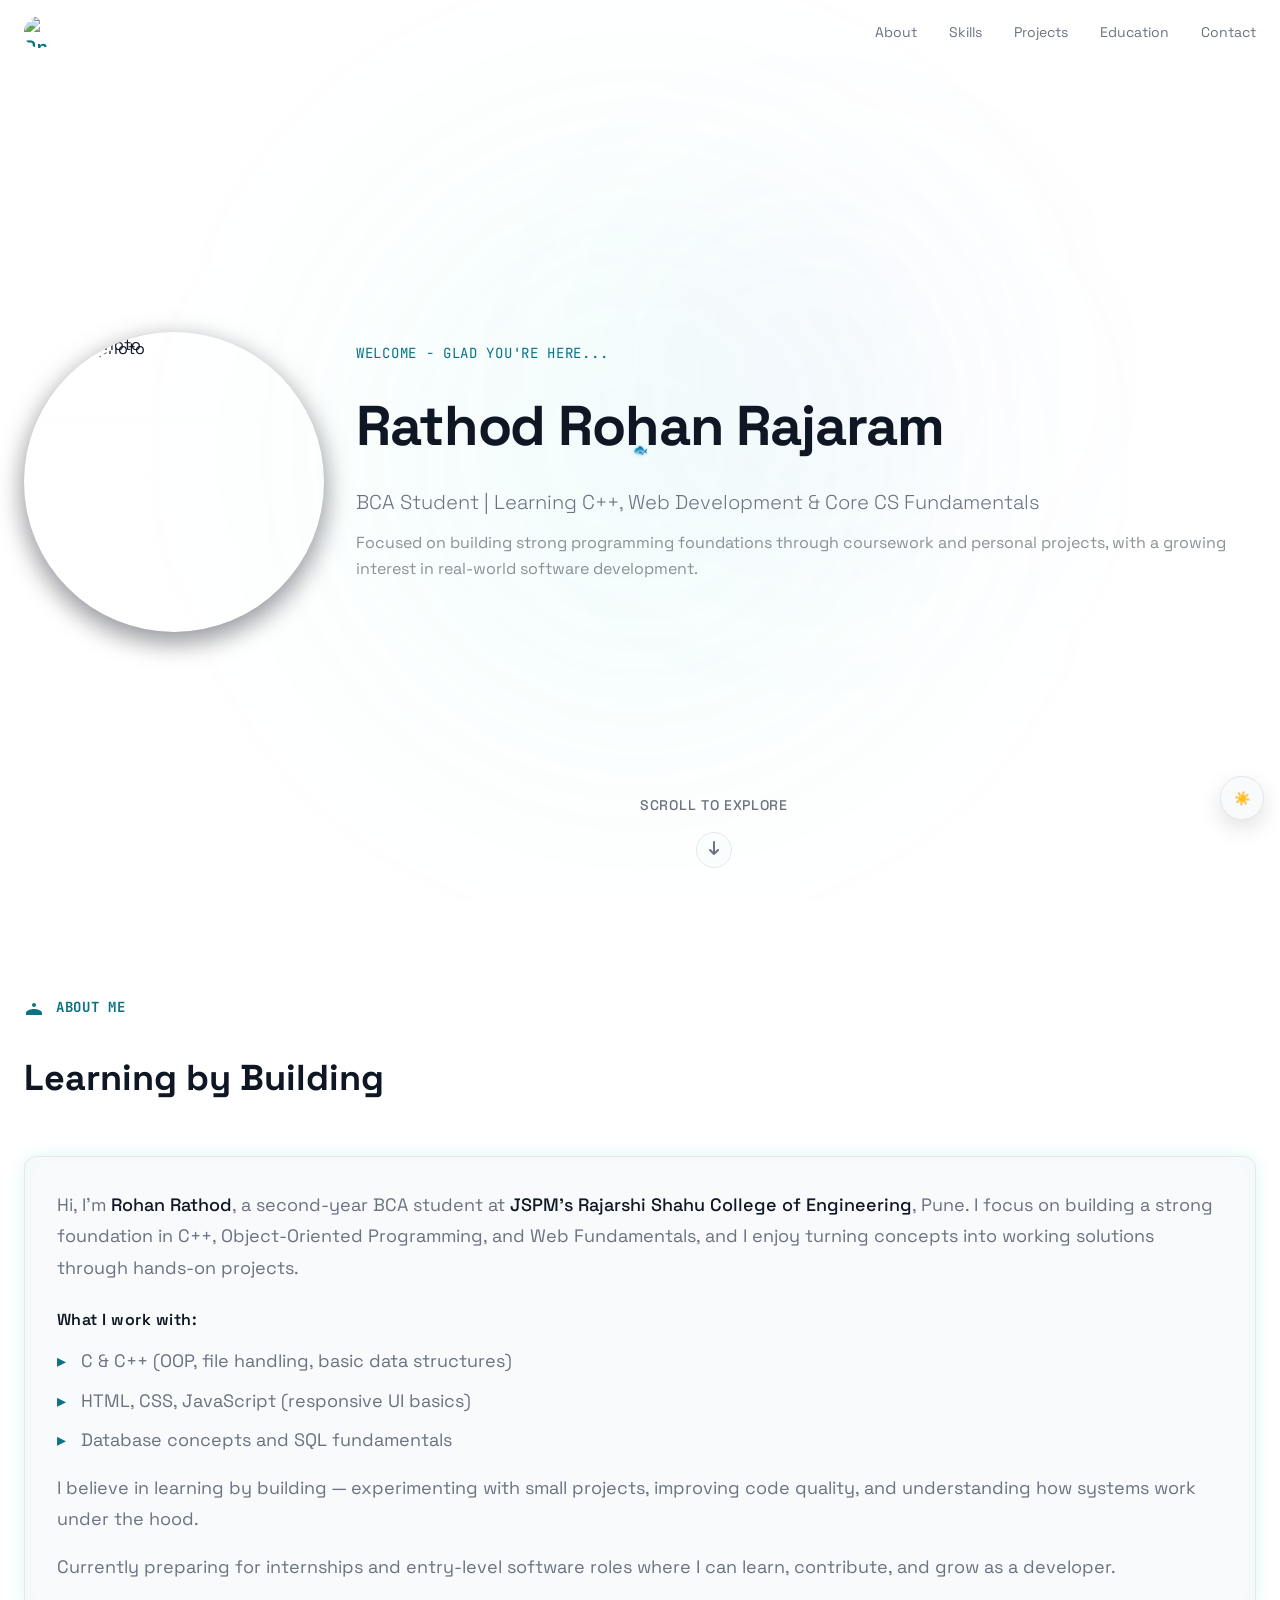
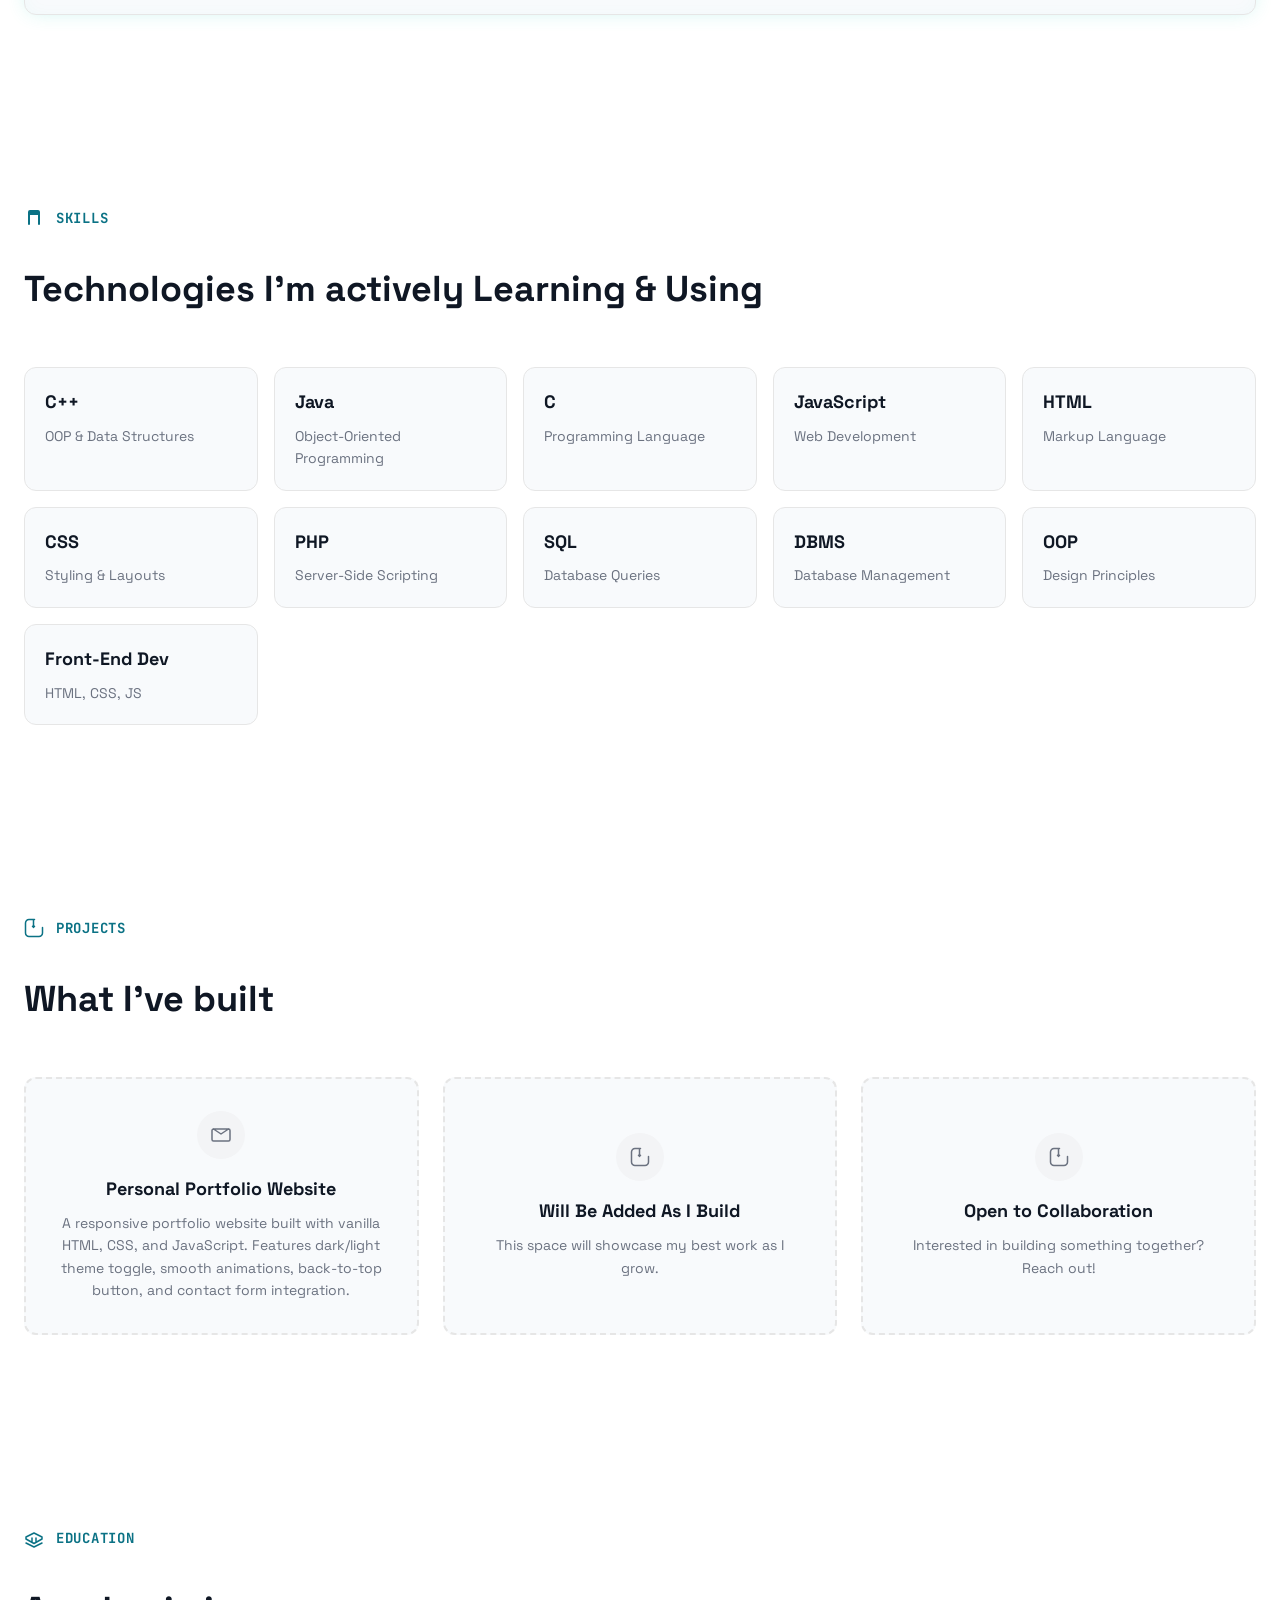
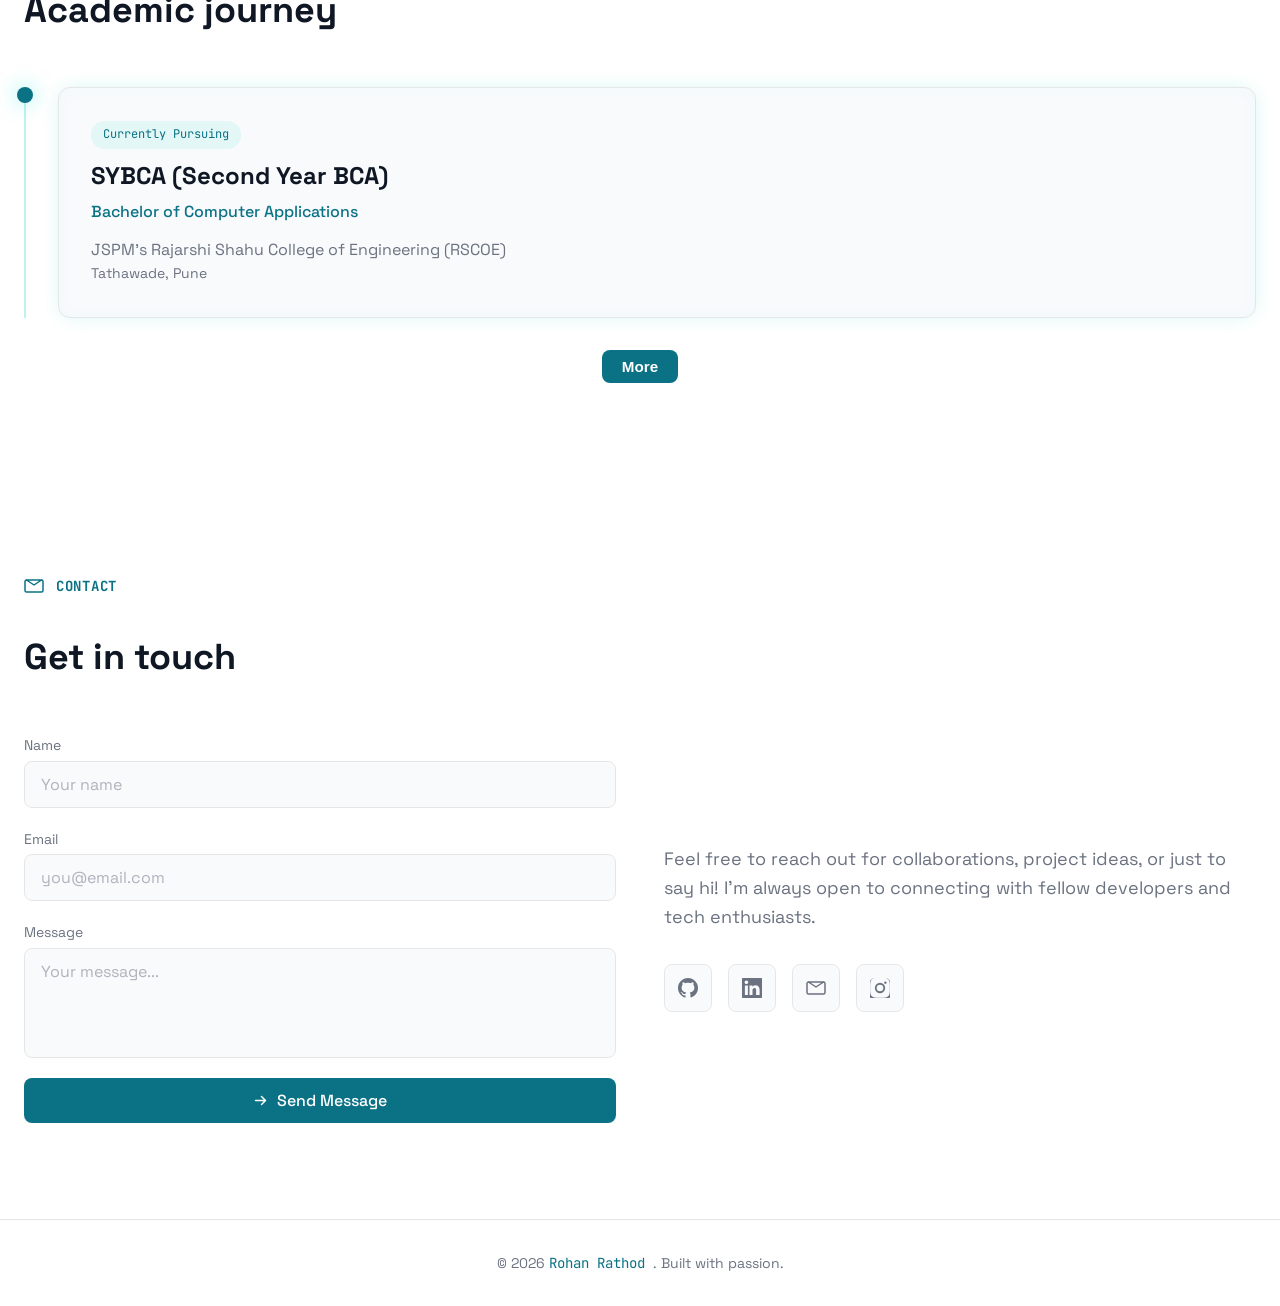
==== commit 47688e67: "backup portfolio current state" ====
--- a/Portfolio/index.html
+++ b/Portfolio/index.html
@@ -341,6 +341,8 @@
         </svg>
     </button>
 
+    <div class="custom-cursor" aria-hidden="true"></div>
+
     <script src="JS/script-vanilla.js"></script>
 </body>
 </html>
--- a/Portfolio/CSS/styles-vanilla.css
+++ b/Portfolio/CSS/styles-vanilla.css
@@ -15,8 +15,6 @@
     --muted-foreground: #6e767d;
     --accent: #a371f7;
     --accent-foreground: #f0f6fc;
-    --destructive: #f85149;
-    --destructive-foreground: #fafbfc;
     --border: #30363d;
     --input: #30363d;
     --radius: 0.75rem;
@@ -64,6 +62,90 @@
     line-height: 1.6;
 }
 
+@media (hover: hover) and (pointer: fine) {
+    html,
+    body,
+    body * {
+        cursor: none !important;
+    }
+
+    .custom-cursor {
+        position: fixed;
+        top: 50%;
+        left: 50%;
+        width: 14px;
+        height: 14px;
+        display: flex;
+        align-items: center;
+        justify-content: center;
+        --cursor-rotation: 0deg;
+        --cursor-scale: 1;
+        transform: translate(-50%, -50%) rotate(var(--cursor-rotation)) scale(var(--cursor-scale));
+        pointer-events: none;
+        z-index: 10001;
+        opacity: 1;
+        transition: transform 0.18s ease, opacity 0.2s ease;
+    }
+
+    .custom-cursor::before {
+        content: '🐟';
+        font-size: 12px;
+        line-height: 1;
+        filter: drop-shadow(0 0 2px rgba(125, 211, 252, 0.6));
+    }
+
+    .cursor-trail-bubble {
+        position: fixed;
+        width: var(--bubble-size, 7px);
+        height: var(--bubble-size, 7px);
+        border-radius: 50%;
+        border: 1px solid rgba(186, 230, 253, 0.8);
+        background: radial-gradient(circle at 30% 30%, rgba(255, 255, 255, 0.8), rgba(125, 211, 252, 0.22) 58%, rgba(125, 211, 252, 0.05));
+        transform: translate(-50%, -50%) scale(0.45);
+        pointer-events: none;
+        z-index: 9998;
+        animation: swim-bubble var(--bubble-duration, 0.7s) ease-out forwards;
+    }
+
+    .custom-cursor.is-hovering {
+        --cursor-scale: 1.35;
+        animation: cursor-bubble 0.45s ease-out infinite alternate;
+    }
+
+    @keyframes cursor-bubble {
+        from {
+            box-shadow: 0 0 0 0 rgba(125, 211, 252, 0.4);
+        }
+        to {
+            box-shadow: 0 0 0 10px rgba(125, 211, 252, 0);
+        }
+    }
+
+    body.light .custom-cursor.is-hovering {
+        animation: cursor-bubble-light 0.45s ease-out infinite alternate;
+    }
+
+    @keyframes cursor-bubble-light {
+        from {
+            box-shadow: 0 0 0 0 rgba(125, 211, 252, 0.35);
+        }
+        to {
+            box-shadow: 0 0 0 10px rgba(125, 211, 252, 0);
+        }
+    }
+
+    @keyframes swim-bubble {
+        from {
+            opacity: 0.85;
+            transform: translate(-50%, -50%) scale(0.45);
+        }
+        to {
+            opacity: 0;
+            transform: translate(calc(-50% + var(--bubble-drift-x, 0px)), calc(-50% + var(--bubble-drift-y, -18px))) scale(1.3);
+        }
+    }
+}
+
 ::selection {
     background: rgba(45, 212, 191, 0.3);
     color: #f0f6fc;
@@ -179,6 +261,15 @@
     height: 32px;
     width: auto;
     display: block;
+    transition: opacity 0.25s ease, width 0.35s ease, height 0.35s ease, border-radius 0.35s ease;
+}
+
+.navbar-logo-img.profile-photo-mode {
+    width: 32px;
+    height: 32px;
+    border-radius: 50% !important;
+    object-fit: cover;
+    padding: 0 !important;
 }
 
 .navbar-avatar-fallback {
@@ -346,6 +437,17 @@
     box-shadow: 0 8px 30px rgba(2,6,23,0.25);
     background: linear-gradient(180deg, rgba(255,255,255,0.02), rgba(255,255,255,0.00));
     animation: float 3s ease-in-out infinite;
+    transition: opacity 0.45s cubic-bezier(0.22, 1, 0.36, 1);
+    will-change: opacity;
+}
+
+.hero-profile.morph-stable {
+    animation: none;
+    transform: translateY(0);
+}
+
+.hero-profile.morph-hidden {
+    opacity: 0;
 }
 
 @keyframes float {
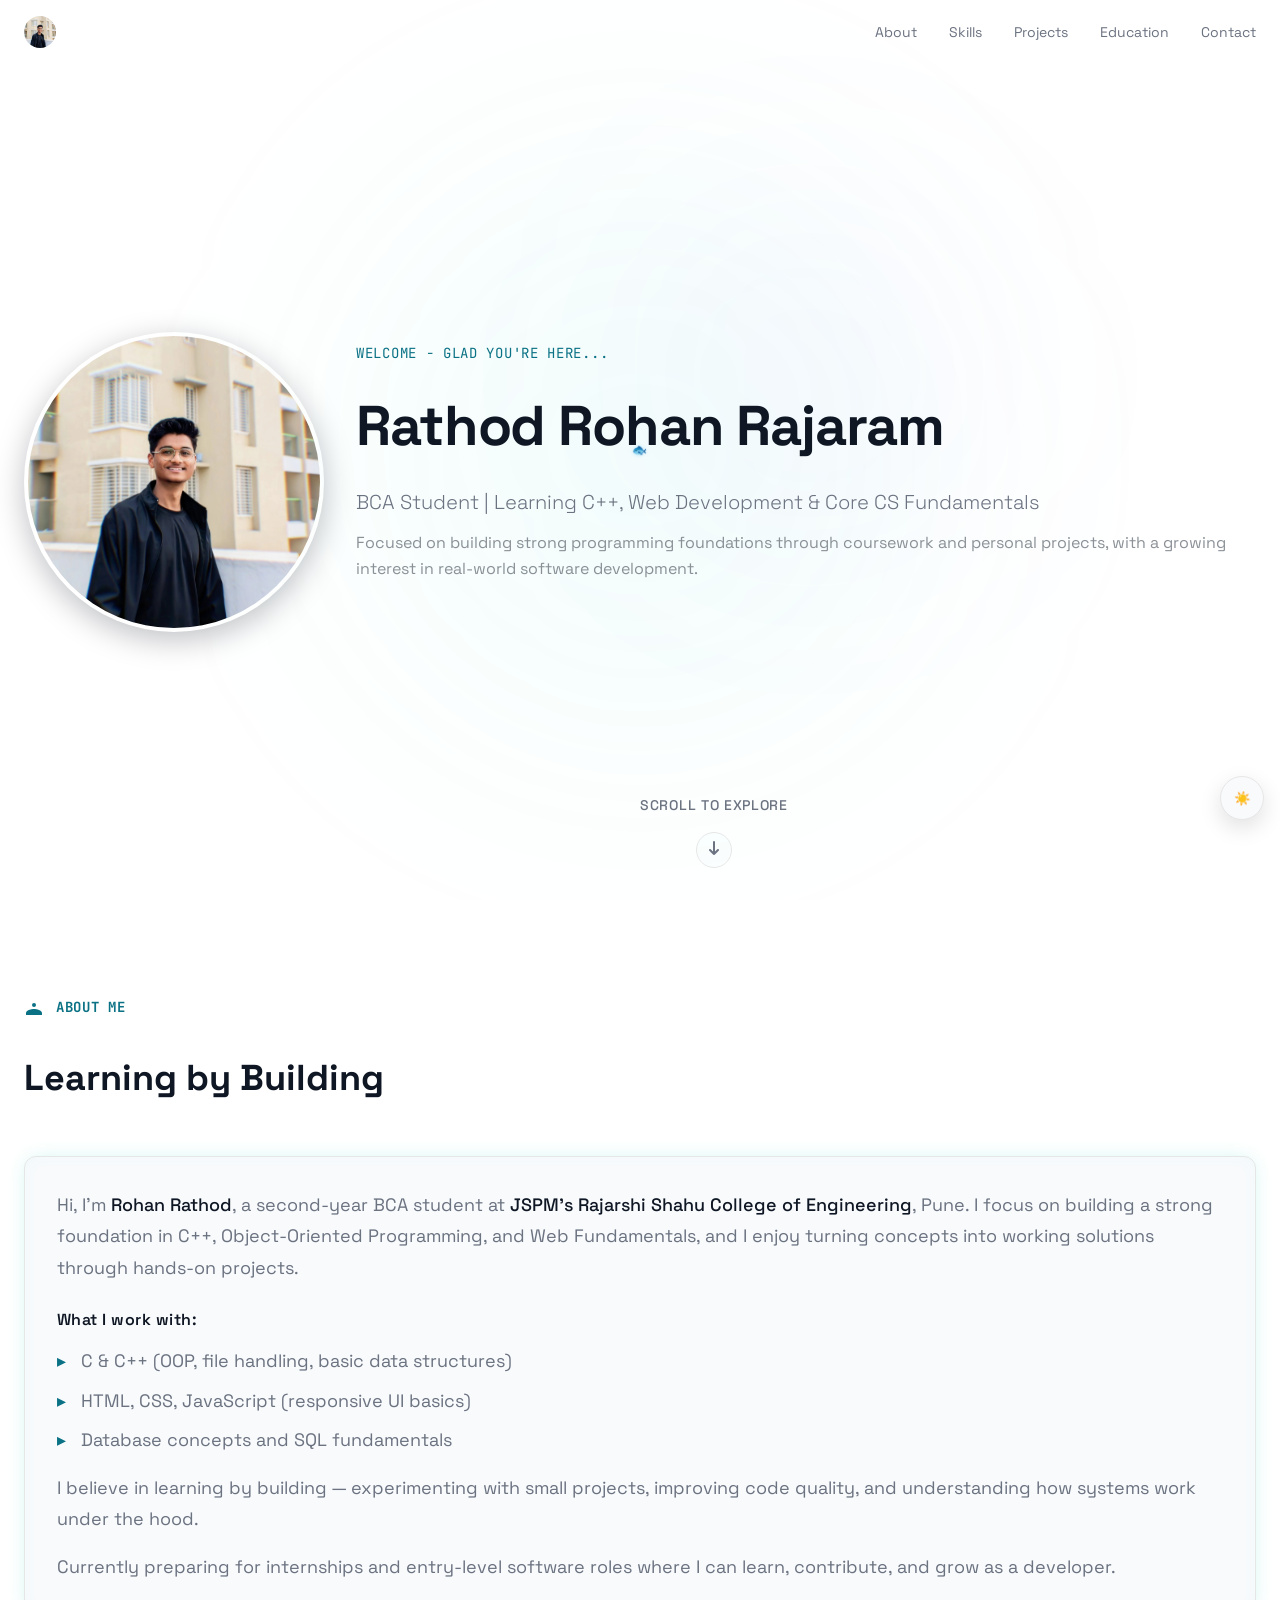
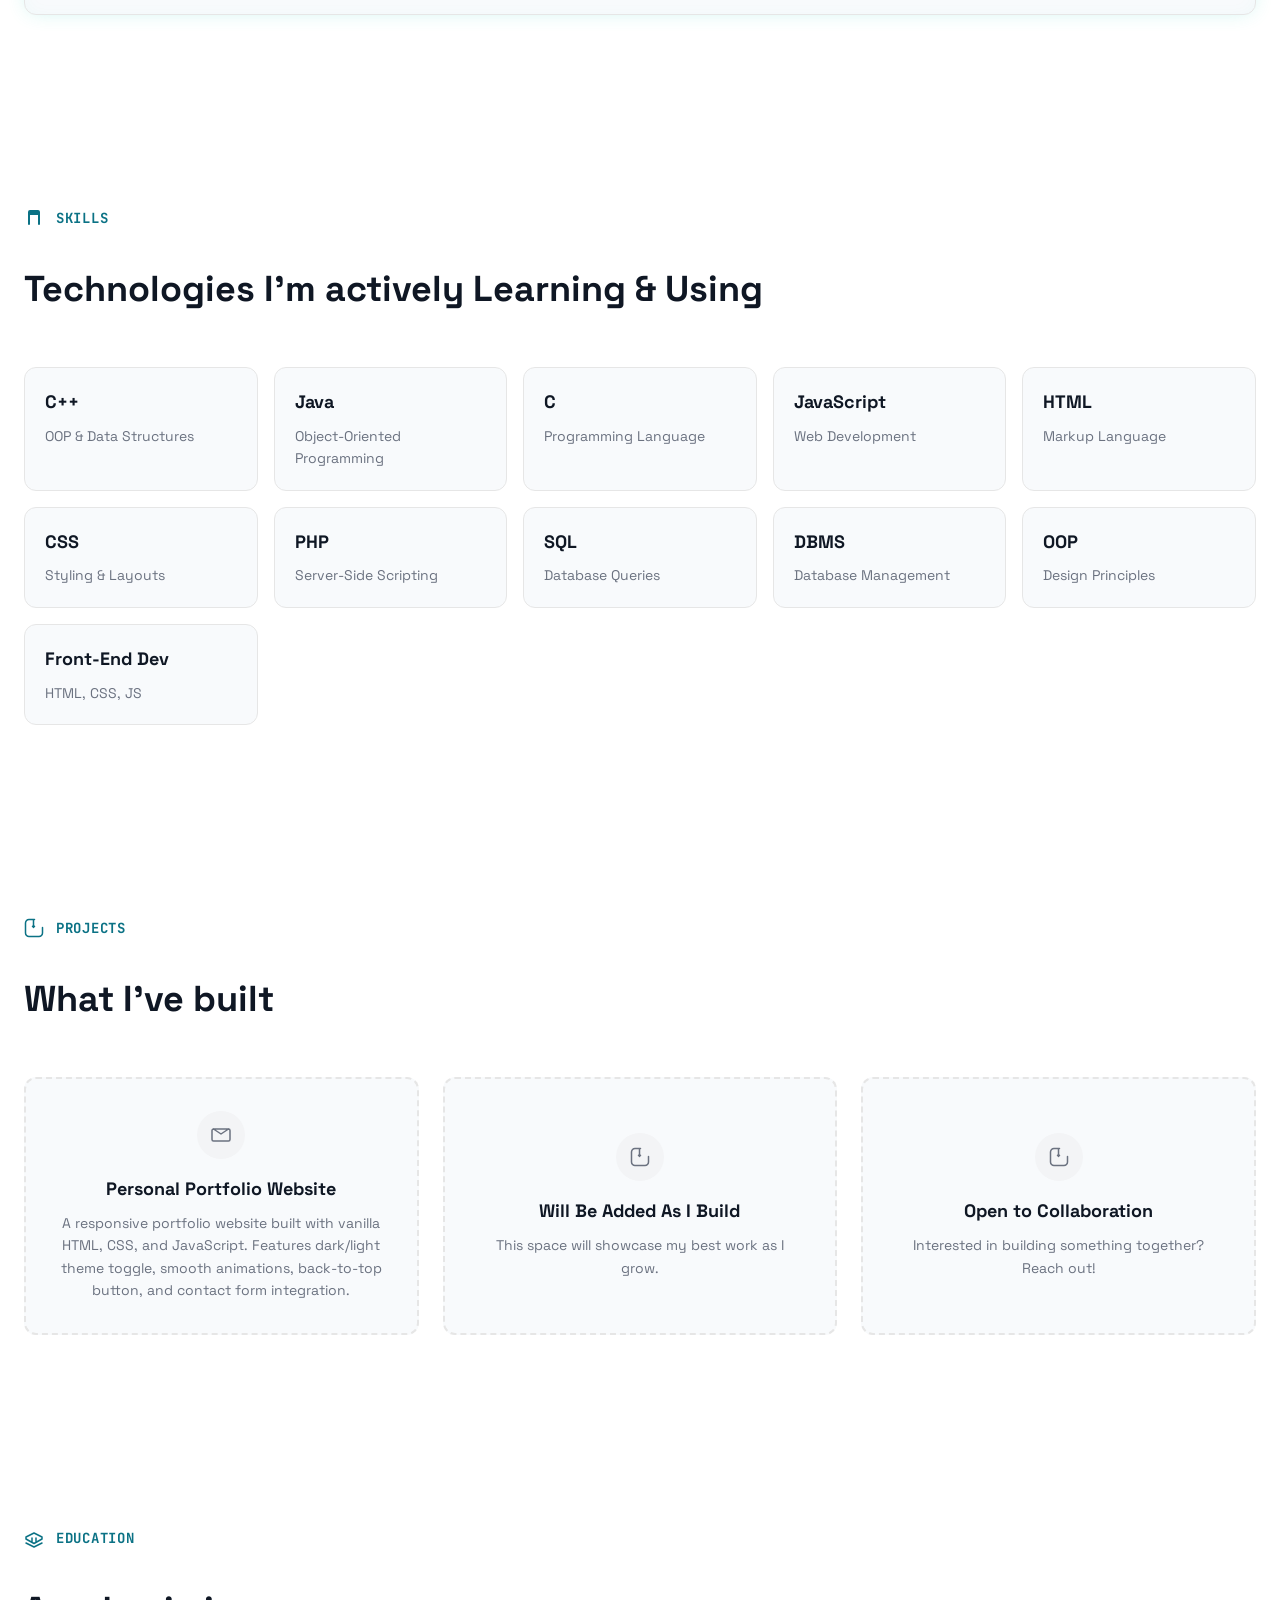
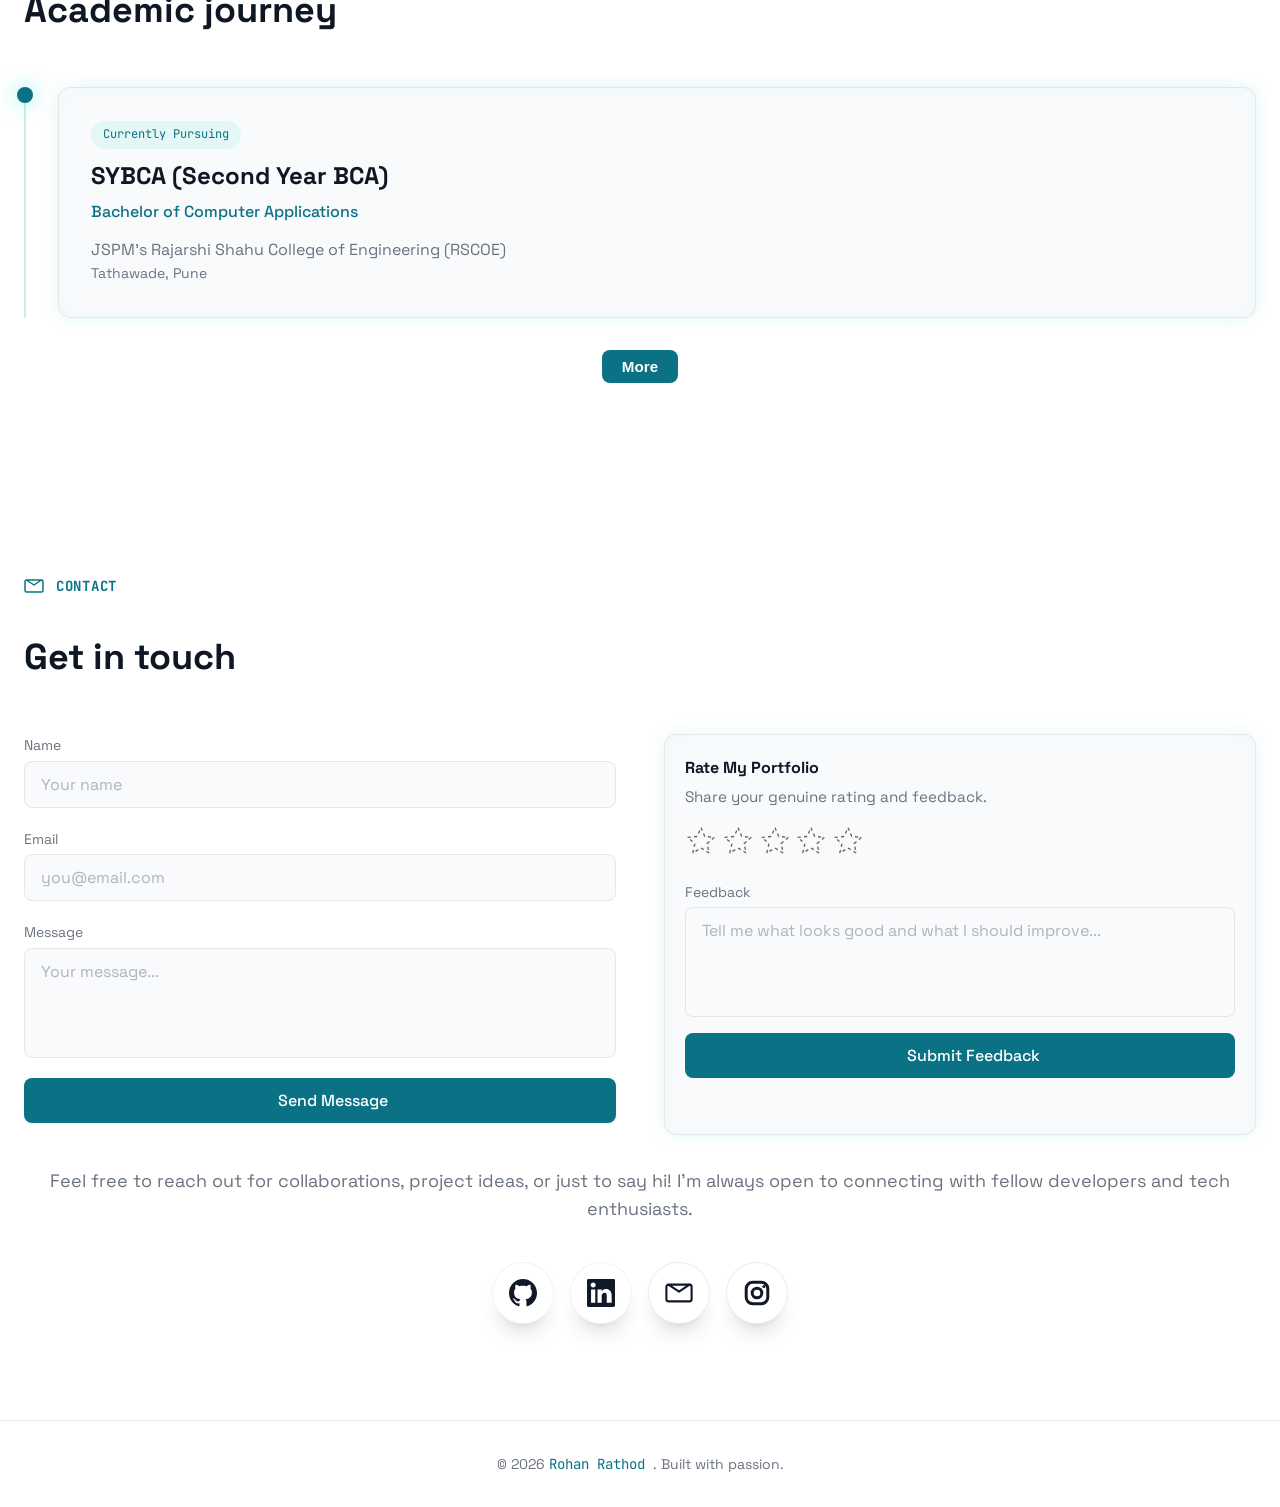
==== commit c699fe3d: "Polish portfolio UI and feedback interactions" ====
--- a/Portfolio/index.html
+++ b/Portfolio/index.html
@@ -41,7 +41,7 @@
         <div class="hero-content hero-layout">
             <!-- Profile photo on left -->
             <div class="hero-profile">
-                <img src="Profile.webp" alt="Profile photo" class="hero-profile-img">
+                <img src="ASSETS/Profile.webp" alt="Profile photo" class="hero-profile-img">
             </div>
             
             <!-- Name and text on right -->
@@ -279,44 +279,101 @@
                         <label for="message">Message</label>
                         <textarea id="message" name="message" rows="4" required placeholder="Your message..."></textarea>
                     </div>
-                    <button type="submit" class="contact-button">
-                        <svg width="16" height="16" viewBox="0 0 16 16" fill="none" xmlns="http://www.w3.org/2000/svg">
-                            <path d="M2.5 8.5h10m-4-4l4 4-4 4" stroke="currentColor" stroke-width="1.5" stroke-linecap="round" stroke-linejoin="round"/>
-                        </svg>
-                        Send Message
+                    <button type="submit" class="contact-button feedback-submit-btn" id="contactSubmitBtn" aria-live="polite">
+                        <span class="feedback-btn-content">
+                            <svg class="feedback-check-icon" width="18" height="18" viewBox="0 0 20 20" fill="none" xmlns="http://www.w3.org/2000/svg" aria-hidden="true">
+                                <path class="feedback-check-path" d="M4.5 10.5L8.5 14.5L15.5 6.5" stroke="currentColor" stroke-width="2" stroke-linecap="round" stroke-linejoin="round"/>
+                            </svg>
+                            <span class="feedback-btn-text">Send Message</span>
+                        </span>
                     </button>
                 </form>
-                
-                <div class="contact-info fade-in">
+
+                <section class="feedback-panel fade-in" aria-labelledby="feedbackTitle">
+                    <h4 id="feedbackTitle" class="feedback-panel-title">Rate My Portfolio</h4>
+                    <p class="feedback-panel-subtitle">Share your genuine rating and feedback.</p>
+
+                    <form id="feedbackForm" class="feedback-form">
+                        <fieldset class="rating-fieldset">
+                            <legend class="sr-only">Choose your rating</legend>
+
+                            <div class="rating" role="radiogroup" aria-label="Portfolio rating">
+                                <input type="radio" id="star-5" name="star-radio" value="5">
+                                <label for="star-5" title="5 stars" aria-label="5 stars">
+                                    <svg xmlns="http://www.w3.org/2000/svg" viewBox="0 0 24 24"><path pathLength="360" d="M12,17.27L18.18,21L16.54,13.97L22,9.24L14.81,8.62L12,2L9.19,8.62L2,9.24L7.45,13.97L5.82,21L12,17.27Z"></path></svg>
+                                </label>
+
+                                <input type="radio" id="star-4" name="star-radio" value="4">
+                                <label for="star-4" title="4 stars" aria-label="4 stars">
+                                    <svg xmlns="http://www.w3.org/2000/svg" viewBox="0 0 24 24"><path pathLength="360" d="M12,17.27L18.18,21L16.54,13.97L22,9.24L14.81,8.62L12,2L9.19,8.62L2,9.24L7.45,13.97L5.82,21L12,17.27Z"></path></svg>
+                                </label>
+
+                                <input type="radio" id="star-3" name="star-radio" value="3">
+                                <label for="star-3" title="3 stars" aria-label="3 stars">
+                                    <svg xmlns="http://www.w3.org/2000/svg" viewBox="0 0 24 24"><path pathLength="360" d="M12,17.27L18.18,21L16.54,13.97L22,9.24L14.81,8.62L12,2L9.19,8.62L2,9.24L7.45,13.97L5.82,21L12,17.27Z"></path></svg>
+                                </label>
+
+                                <input type="radio" id="star-2" name="star-radio" value="2">
+                                <label for="star-2" title="2 stars" aria-label="2 stars">
+                                    <svg xmlns="http://www.w3.org/2000/svg" viewBox="0 0 24 24"><path pathLength="360" d="M12,17.27L18.18,21L16.54,13.97L22,9.24L14.81,8.62L12,2L9.19,8.62L2,9.24L7.45,13.97L5.82,21L12,17.27Z"></path></svg>
+                                </label>
+
+                                <input type="radio" id="star-1" name="star-radio" value="1">
+                                <label for="star-1" title="1 star" aria-label="1 star">
+                                    <svg xmlns="http://www.w3.org/2000/svg" viewBox="0 0 24 24"><path pathLength="360" d="M12,17.27L18.18,21L16.54,13.97L22,9.24L14.81,8.62L12,2L9.19,8.62L2,9.24L7.45,13.97L5.82,21L12,17.27Z"></path></svg>
+                                </label>
+                            </div>
+                        </fieldset>
+
+                        <div class="form-group">
+                            <label for="feedbackMessage">Feedback</label>
+                            <textarea id="feedbackMessage" name="feedbackMessage" rows="4" placeholder="Tell me what looks good and what I should improve..." required></textarea>
+                        </div>
+
+                        <button type="submit" class="contact-button feedback-submit-btn" id="feedbackSubmitBtn" aria-live="polite">
+                            <span class="feedback-btn-content">
+                                <svg class="feedback-check-icon" width="18" height="18" viewBox="0 0 20 20" fill="none" xmlns="http://www.w3.org/2000/svg" aria-hidden="true">
+                                    <path class="feedback-check-path" d="M4.5 10.5L8.5 14.5L15.5 6.5" stroke="currentColor" stroke-width="2" stroke-linecap="round" stroke-linejoin="round"/>
+                                </svg>
+                                <span class="feedback-btn-text">Submit Feedback</span>
+                            </span>
+                        </button>
+                        <p id="feedbackStatus" class="feedback-status" aria-live="polite"></p>
+                    </form>
+                </section>
+            </div>
+
+            <div class="contact-info fade-in contact-info-bottom">
                     <p>
                         Feel free to reach out for collaborations, project ideas, or just to say hi! I'm always open to connecting with fellow developers and tech enthusiasts.
                     </p>
                     <div class="social-links">
-                        <a href="https://github.com/RohanRathodOnline" class="social-icon" title="GitHub" target="_blank" rel="noopener noreferrer">
+                        <a href="https://github.com/RohanRathodOnline" class="social-icon social-github" aria-label="GitHub" data-label="GitHub" target="_blank" rel="noopener noreferrer">
                             <svg width="20" height="20" viewBox="0 0 20 20" fill="currentColor" xmlns="http://www.w3.org/2000/svg">
                                 <path d="M10 0C4.48 0 0 4.48 0 10c0 4.41 2.87 8.17 6.84 9.49.5.09.68-.22.68-.48 0-.24-.01-.87-.01-1.71-2.78.6-3.37-1.34-3.37-1.34-.46-1.16-1.12-1.47-1.12-1.47-.91-.62.07-.61.07-.61 1 .07 1.53 1.03 1.53 1.03.89 1.52 2.34 1.08 2.91.82.09-.64.35-1.08.63-1.33-2.22-.25-4.56-1.11-4.56-4.92 0-1.09.39-1.98 1.03-2.68-.1-.25-.45-1.27.1-2.64 0 0 .84-.27 2.75 1.02.8-.22 1.65-.33 2.5-.33s1.7.11 2.5.33c1.91-1.29 2.75-1.02 2.75-1.02.55 1.37.2 2.39.1 2.64.64.7 1.03 1.59 1.03 2.68 0 3.82-2.34 4.66-4.57 4.91.36.31.69.92.69 1.85 0 1.34-.01 2.42-.01 2.75 0 .26.18.58.69.48C17.14 18.16 20 14.41 20 10c0-5.52-4.48-10-10-10z"/>
                             </svg>
                         </a>
-                        <a href="https://www.linkedin.com/in/rohanrathodofficial/" class="social-icon" title="LinkedIn" target="_blank" rel="noopener noreferrer">
+                        <a href="https://www.linkedin.com/in/rohanrathodofficial/" class="social-icon social-linkedin" aria-label="LinkedIn" data-label="LinkedIn" target="_blank" rel="noopener noreferrer">
                             <svg width="20" height="20" viewBox="0 0 20 20" fill="currentColor" xmlns="http://www.w3.org/2000/svg">
                                 <path d="M19 0H1C.4 0 0 .4 0 1v18c0 .6.4 1 1 1h18c.6 0 1-.4 1-1V1c0-.6-.4-1-1-1zM5.9 17H2.9V7.5h3V17zM4.4 6.1c-1 0-1.8-.8-1.8-1.8s.8-1.8 1.8-1.8 1.8.8 1.8 1.8-.8 1.8-1.8 1.8zM17.1 17h-3V11.9c0-1.2-.4-2-1.5-2-1.2 0-1.8.8-2 1.6-.1.2-.1.5-.1.7V17h-3V7.5h3v1.3c.4-.7 1.3-1.6 3.1-1.6 2.3 0 4 1.5 4 4.8V17z"/>
                             </svg>
                         </a>
-                        <a href="mailto:rohanrathod3946@gmail.com" class="social-icon" title="Email">
-                            <svg width="20" height="20" viewBox="0 0 20 20" fill="none" xmlns="http://www.w3.org/2000/svg">
+                        <a href="mailto:rohanrathod3946@gmail.com" class="social-icon social-email" aria-label="Email" data-label="Email">
+                            <img class="email-icon-png" src="ASSETS/mail.png" alt="Email" onerror="this.style.display='none';this.nextElementSibling.style.display='block';">
+                            <svg class="email-svg-fallback" width="20" height="20" viewBox="0 0 20 20" fill="none" xmlns="http://www.w3.org/2000/svg">
                                 <path d="M2.5 4h15a1.5 1.5 0 011.5 1.5v9a1.5 1.5 0 01-1.5 1.5h-15A1.5 1.5 0 011 14.5v-9A1.5 1.5 0 012.5 4zm0 0L10 9l7.5-5" stroke="currentColor" stroke-width="1.5" stroke-linecap="round" stroke-linejoin="round"/>
                             </svg>
                         </a>
-                        <a href="https://www.instagram.com/rohanrathod_07/" class="social-icon" title="Instagram" target="_blank" rel="noopener noreferrer">
-                            <svg width="20" height="20" viewBox="0 0 20 20" fill="currentColor" xmlns="http://www.w3.org/2000/svg">
-                                <path d="M10 0c2.717 0 3.056.01 4.122.06 1.065.05 1.79.217 2.427.466.637.247 1.176.578 1.688 1.09.511.512.843 1.05 1.09 1.688.249.637.417 1.362.466 2.426.05 1.067.06 1.406.06 4.122 0 2.717-.01 3.056-.06 4.122-.05 1.065-.217 1.79-.466 2.427-.247.637-.578 1.176-1.09 1.688-.512.511-1.05.843-1.688 1.09-.637.249-1.362.417-2.426.466-1.067.05-1.406.06-4.122.06-2.717 0-3.056-.01-4.122-.06-1.065-.05-1.79-.217-2.427-.466-.637-.247-1.176-.578-1.688-1.09-.511-.512-.843-1.05-1.09-1.688-.249-.637-.417-1.362-.466-2.426-.05-1.067-.06-1.406-.06-4.122 0-2.717.01-3.056.06-4.122.05-1.065.217-1.79.466-2.427.247-.637.578-1.176 1.09-1.688.512-.511 1.05-.843 1.688-1.09.637-.249 1.362-.417 2.426-.466 1.067-.05 1.406-.06 4.122-.06m0-1.8C7.198 0 6.816.011 5.714.061 4.613.111 3.738.285 2.977.551c-.797.308-1.472.721-2.143 1.392-.671.67-1.084 1.346-1.392 2.143-.266.761-.44 1.636-.49 2.737-.05 1.102-.061 1.484-.061 4.306 0 2.821.011 3.204.061 4.305.05 1.101.224 1.976.49 2.737.308.797.721 1.472 1.392 2.143.67.671 1.346 1.084 2.143 1.392.761.266 1.636.44 2.737.49 1.102.05 1.484.061 4.306.061 2.821 0 3.204-.011 4.305-.061 1.101-.05 1.976-.224 2.737-.49.797-.308 1.472-.721 2.143-1.392.671-.67 1.084-1.346 1.392-2.143.266-.761.44-1.636.49-2.737.05-1.102.061-1.484.061-4.306 0-2.821-.011-3.204-.061-4.305-.05-1.101-.224-1.976-.49-2.737-.308-.797-.721-1.472-1.392-2.143-.67-.671-1.346-1.084-2.143-1.392-.761-.266-1.636-.44-2.737-.49C13.204.011 12.821 0 10 0z"/>
-                                <path d="M10 4.865a5.135 5.135 0 100 10.27 5.135 5.135 0 000-10.27zm0 8.47a3.335 3.335 0 110 -6.67 3.335 3.335 0 010 6.67z"/>
-                                <circle cx="15.338" cy="4.662" r="1.2"/>
+                        <a href="https://www.instagram.com/rohanrathod_07/" class="social-icon social-instagram" aria-label="Instagram" data-label="Instagram" target="_blank" rel="noopener noreferrer">
+                            <img class="instagram-icon-png" src="ASSETS/instagram.png" alt="Instagram" onerror="this.style.display='none';this.nextElementSibling.style.display='block';">
+                            <svg class="instagram-svg-fallback" width="20" height="20" viewBox="0 0 20 20" fill="none" xmlns="http://www.w3.org/2000/svg">
+                                <rect x="2.8" y="2.8" width="14.4" height="14.4" rx="4.4" stroke="currentColor" stroke-width="2"/>
+                                <circle cx="10" cy="10" r="3.2" stroke="currentColor" stroke-width="2"/>
+                                <circle cx="14.6" cy="5.6" r="1" fill="currentColor"/>
                             </svg>
                         </a>
                     </div>
                 </div>
-            </div>
         </div>
     </section>
 
@@ -343,6 +400,7 @@
 
     <div class="custom-cursor" aria-hidden="true"></div>
 
+    <script src="https://cdn.jsdelivr.net/npm/@supabase/supabase-js"></script>
     <script src="JS/script-vanilla.js"></script>
 </body>
 </html>
--- a/Portfolio/CSS/styles-vanilla.css
+++ b/Portfolio/CSS/styles-vanilla.css
@@ -75,6 +75,7 @@
         left: 50%;
         width: 14px;
         height: 14px;
+        border-radius: 50%;
         display: flex;
         align-items: center;
         justify-content: center;
@@ -436,9 +437,9 @@
     border: 4px solid rgba(255,255,255,0.06);
     box-shadow: 0 8px 30px rgba(2,6,23,0.25);
     background: linear-gradient(180deg, rgba(255,255,255,0.02), rgba(255,255,255,0.00));
-    animation: float 3s ease-in-out infinite;
+    animation: profile-float 7s cubic-bezier(0.45, 0.05, 0.55, 0.95) infinite;
     transition: opacity 0.45s cubic-bezier(0.22, 1, 0.36, 1);
-    will-change: opacity;
+    will-change: transform, opacity;
 }
 
 .hero-profile.morph-stable {
@@ -450,12 +451,22 @@
     opacity: 0;
 }
 
-@keyframes float {
-    0%, 100% {
-        transform: translateY(0px);
-    }
+@keyframes profile-float {
+    0%,
+    100% {
+        transform: translateY(0) scale(1);
+    }
+
+    25% {
+        transform: translateY(-8px) scale(1.006);
+    }
+
     50% {
-        transform: translateY(-10px);
+        transform: translateY(-18px) scale(1.015);
+    }
+
+    75% {
+        transform: translateY(-8px) scale(1.006);
     }
 }
 
@@ -597,15 +608,6 @@
     }
 }
 
-@keyframes bounce {
-    0%, 100% {
-        transform: translateY(0);
-    }
-    50% {
-        transform: translateY(8px);
-    }
-}
-
 /* ================================ */
 /* Sections & Layout                */
 /* ================================ */
@@ -1025,6 +1027,12 @@
     justify-content: center;
 }
 
+.contact-info-bottom {
+    margin-top: 2rem;
+    text-align: center;
+    align-items: center;
+}
+
 .contact-info p {
     color: var(--muted-foreground);
     font-size: 1.125rem;
@@ -1033,27 +1041,463 @@
 
 .social-links {
     display: flex;
+    align-items: center;
+    justify-content: center;
     gap: 1rem;
+    margin-top: 0.35rem;
 }
 
 .social-icon {
-    width: 48px;
-    height: 48px;
-    border-radius: calc(var(--radius) - 0.25rem);
-    background: var(--card);
-    border: 1px solid var(--border);
+    --social-brand: #1d9bf0;
+    width: 62px;
+    height: 62px;
+    border-radius: 50%;
+    background: #ffffff;
+    border: 1px solid rgba(15, 23, 42, 0.05);
     display: flex;
     align-items: center;
     justify-content: center;
+    color: #111827;
+    text-decoration: none;
+    position: relative;
+    box-shadow: 0 16px 28px -18px rgba(2, 6, 23, 0.45), 0 6px 12px -12px rgba(2, 6, 23, 0.3);
+    transition: transform 260ms cubic-bezier(0.22, 1, 0.36, 1),
+                box-shadow 260ms ease,
+                background-color 260ms ease,
+                color 220ms ease;
+    will-change: transform;
+}
+
+.social-icon:hover {
+    color: #ffffff;
+    background: var(--social-brand);
+    border-color: var(--social-brand);
+    transform: translateY(-3px) scale(1.02);
+    box-shadow: 0 20px 30px -18px color-mix(in srgb, var(--social-brand) 70%, black 30%);
+}
+
+.social-icon svg {
+    width: 28px;
+    height: 28px;
+}
+
+.social-icon:focus-visible {
+    outline: 2px solid color-mix(in srgb, var(--social-brand) 50%, white 50%);
+    outline-offset: 3px;
+}
+
+.social-icon::before {
+    content: attr(data-label);
+    position: absolute;
+    left: 50%;
+    bottom: calc(100% + 12px);
+    transform: translate(-50%, 8px) scale(0.96);
+    opacity: 0;
+    pointer-events: none;
+    background: var(--social-brand);
+    color: #ffffff;
+    font-size: 0.85rem;
+    font-weight: 500;
+    line-height: 1;
+    padding: 0.62rem 0.88rem;
+    border-radius: 0.65rem;
+    white-space: nowrap;
+    box-shadow: 0 10px 24px -14px color-mix(in srgb, var(--social-brand) 80%, black 20%);
+    transition: transform 240ms cubic-bezier(0.22, 1, 0.36, 1), opacity 240ms ease;
+}
+
+.social-icon::after {
+    content: '';
+    position: absolute;
+    left: 50%;
+    bottom: calc(100% + 6px);
+    width: 10px;
+    height: 10px;
+    background: var(--social-brand);
+    transform: translate(-50%, 6px) rotate(45deg) scale(0.92);
+    opacity: 0;
+    pointer-events: none;
+    transition: transform 240ms cubic-bezier(0.22, 1, 0.36, 1), opacity 240ms ease;
+}
+
+.social-icon:hover::before,
+.social-icon:hover::after {
+    opacity: 1;
+}
+
+.social-icon:hover::before {
+    transform: translate(-50%, 0) scale(1);
+}
+
+.social-icon:hover::after {
+    transform: translate(-50%, 0) rotate(45deg) scale(1);
+}
+
+body:not(.light) .social-icon {
+    background: var(--card);
+    color: var(--foreground);
+    border-color: rgba(255, 255, 255, 0.1);
+    box-shadow: 0 16px 28px -18px rgba(0, 0, 0, 0.55), 0 6px 12px -12px rgba(0, 0, 0, 0.45);
+}
+
+.social-icon.social-github {
+    --social-brand: #24292f;
+}
+
+.social-icon.social-linkedin {
+    --social-brand: #0a66c2;
+}
+
+.social-icon.social-email {
+    --social-brand: #ea4335;
+    background: #ffffff;
+    border-color: rgba(15, 23, 42, 0.08);
+    color: #111827;
+}
+
+.social-icon.social-email:hover {
+    background: linear-gradient(135deg, #4285f4 0%, #ea4335 35%, #fbbc05 68%, #34a853 100%);
+    border-color: transparent;
+    color: #ffffff;
+    box-shadow: 0 18px 28px -16px rgba(234, 67, 53, 0.5), 0 8px 14px -12px rgba(66, 133, 244, 0.45);
+}
+
+.social-icon.social-email .email-icon-png,
+.social-icon.social-email .email-svg-fallback {
+    width: 28px;
+    height: 28px;
+}
+
+.social-icon.social-email .email-icon-png {
+    display: block;
+    object-fit: contain;
+    transition: transform 220ms ease;
+}
+
+.social-icon.social-email .email-svg-fallback {
+    display: none;
+}
+
+.social-icon.social-email:hover .email-icon-png {
+    transform: scale(1.04);
+    filter: brightness(0) invert(1);
+}
+
+.social-icon.social-email::before {
+    background: linear-gradient(135deg, #4285f4 0%, #ea4335 35%, #fbbc05 68%, #34a853 100%);
+    color: #ffffff;
+    border: 1px solid transparent;
+    box-shadow: 0 10px 24px -14px rgba(234, 67, 53, 0.6);
+}
+
+.social-icon.social-email::after {
+    background: #ea4335;
+    border-right: 1px solid transparent;
+    border-bottom: 1px solid transparent;
+}
+
+.social-icon.social-instagram {
+    --social-brand: #e1306c;
+    background: #ffffff;
+    border-color: rgba(15, 23, 42, 0.08);
+    color: #111827;
+}
+
+.social-icon.social-instagram:hover {
+    background: radial-gradient(circle at 30% 105%, #fdf497 0%, #fdf497 8%, #fd5949 42%, #d6249f 62%, #285aeb 100%);
+    border-color: transparent;
+    color: #ffffff;
+    transform: translateY(-3px) scale(1.02);
+    box-shadow: 0 18px 26px -14px rgba(214, 36, 159, 0.45);
+}
+
+.social-icon.social-instagram .instagram-icon-png,
+.social-icon.social-instagram .instagram-svg-fallback {
+    width: 30px;
+    height: 30px;
+}
+
+.social-icon.social-instagram .instagram-icon-png {
+    display: block;
+    object-fit: contain;
+    transition: filter 220ms ease, transform 220ms ease;
+}
+
+.social-icon.social-instagram .instagram-svg-fallback {
+    display: none;
+}
+
+.social-icon.social-instagram:hover .instagram-icon-png,
+.social-icon.social-instagram:hover .instagram-svg-fallback {
+    filter: brightness(0) invert(1);
+}
+
+.feedback-panel {
+    background: var(--card);
+    border: 1px solid var(--border);
+    border-radius: var(--radius);
+    padding: 1.25rem;
+    box-shadow: 0 0 20px -5px rgba(45, 212, 191, 0.25),
+                inset 0 0 20px -5px rgba(45, 212, 191, 0.04);
+}
+
+.feedback-panel-title {
+    color: var(--foreground);
+    margin-bottom: 0.25rem;
+}
+
+.feedback-panel-subtitle {
     color: var(--muted-foreground);
-    text-decoration: none;
-    transition: all 0.3s ease;
-}
-
-.social-icon:hover {
+    margin-bottom: 1rem;
+    font-size: 0.95rem;
+}
+
+.feedback-form {
+    display: grid;
+    gap: 1rem;
+}
+
+.rating-fieldset {
+    border: 0;
+}
+
+.sr-only {
+    position: absolute;
+    width: 1px;
+    height: 1px;
+    padding: 0;
+    margin: -1px;
+    overflow: hidden;
+    clip: rect(0, 0, 0, 0);
+    white-space: nowrap;
+    border: 0;
+}
+
+/* From Uiverse.io by SelfMadeSystem */
+.rating {
+    display: flex;
+    flex-direction: row-reverse;
+    justify-content: flex-end;
+    gap: 0.3rem;
+    --stroke: #666;
+    --fill: #ffc73a;
+}
+
+.rating input {
+    appearance: unset;
+    position: absolute;
+    opacity: 0;
+}
+
+.rating label {
+    cursor: pointer;
+}
+
+.rating svg {
+    width: 2rem;
+    height: 2rem;
+    overflow: visible;
+    fill: transparent;
+    stroke: var(--stroke);
+    stroke-linejoin: bevel;
+    stroke-dasharray: 12;
+    animation: idle 4s linear infinite;
+    transition: stroke 0.2s, fill 0.5s;
+}
+
+@keyframes idle {
+    from {
+        stroke-dashoffset: 24;
+    }
+}
+
+.rating label:hover svg,
+.rating label:hover ~ label svg {
+    stroke: var(--fill);
+}
+
+.rating input:checked ~ label svg {
+    transition: 0s;
+    animation: idle 4s linear infinite, yippee 0.75s backwards;
+    fill: var(--fill);
+    stroke: var(--fill);
+    stroke-opacity: 0;
+    stroke-dasharray: 0;
+    stroke-linejoin: miter;
+    stroke-width: 8px;
+}
+
+@keyframes yippee {
+    0% {
+        transform: scale(1);
+        fill: var(--fill);
+        fill-opacity: 0;
+        stroke-opacity: 1;
+        stroke: var(--stroke);
+        stroke-dasharray: 10;
+        stroke-width: 1px;
+        stroke-linejoin: bevel;
+    }
+
+    30% {
+        transform: scale(0);
+        fill: var(--fill);
+        fill-opacity: 0;
+        stroke-opacity: 1;
+        stroke: var(--stroke);
+        stroke-dasharray: 10;
+        stroke-width: 1px;
+        stroke-linejoin: bevel;
+    }
+
+    30.1% {
+        stroke: var(--fill);
+        stroke-dasharray: 0;
+        stroke-linejoin: miter;
+        stroke-width: 8px;
+    }
+
+    60% {
+        transform: scale(1.2);
+        fill: var(--fill);
+    }
+}
+
+.feedback-status {
+    min-height: 1.2rem;
+    color: var(--muted-foreground);
+    font-size: 0.9rem;
+}
+
+.feedback-status.is-success {
     color: var(--primary);
-    border-color: rgba(45, 212, 191, 0.5);
-    transform: translateY(-4px);
+}
+
+.feedback-status.is-error {
+    color: var(--destructive);
+}
+
+/* Feedback submit button animation states */
+.feedback-submit-btn {
+    position: relative;
+    overflow: hidden;
+    isolation: isolate;
+    transform: translateZ(0);
+    transition: transform 220ms cubic-bezier(0.2, 0.9, 0.2, 1),
+                border-radius 220ms cubic-bezier(0.2, 0.9, 0.2, 1),
+                box-shadow 260ms ease,
+                background-color 260ms ease;
+}
+
+/* Left-to-right progress fill layer */
+.feedback-submit-btn::before {
+    content: '';
+    position: absolute;
+    inset: 0;
+    z-index: 0;
+    transform: scaleX(0);
+    transform-origin: left center;
+    background: linear-gradient(90deg, rgba(255, 255, 255, 0.2), rgba(255, 255, 255, 0.42));
+    transition: transform 760ms cubic-bezier(0.22, 1, 0.36, 1);
+}
+
+.feedback-btn-content {
+    position: relative;
+    z-index: 1;
+    display: inline-flex;
+    align-items: center;
+    justify-content: center;
+    gap: 0.5rem;
+    width: 100%;
+}
+
+.feedback-btn-text {
+    transition: transform 220ms ease, opacity 220ms ease;
+}
+
+.feedback-check-icon {
+    opacity: 0;
+    transform: scale(0.7);
+    transition: opacity 220ms ease, transform 220ms ease;
+}
+
+.feedback-check-path {
+    stroke-dasharray: 24;
+    stroke-dashoffset: 24;
+}
+
+/* Loading morph: subtle shrink + rounded shape */
+.feedback-submit-btn.is-loading {
+    transform: scale(0.985);
+    border-radius: 0.95rem;
+}
+
+.feedback-submit-btn.is-loading::before {
+    transform: scaleX(1);
+}
+
+.feedback-submit-btn.is-loading .feedback-btn-text {
+    transform: translateY(-1px);
+}
+
+/* Success morph: keep fill, reveal animated check */
+.feedback-submit-btn.is-success {
+    background: #16a34a;
+    color: #f0fdf4;
+    box-shadow: 0 0 28px -8px rgba(22, 163, 74, 0.9);
+}
+
+.feedback-submit-btn.is-success::before {
+    transform: scaleX(1);
+}
+
+.feedback-submit-btn.is-success .feedback-check-icon {
+    opacity: 1;
+    transform: scale(1);
+}
+
+.feedback-submit-btn.is-success .feedback-check-path {
+    animation: feedback-check-draw 520ms cubic-bezier(0.65, 0, 0.35, 1) forwards;
+}
+
+.feedback-submit-btn.is-error {
+    background: #dc2626;
+    color: #fef2f2;
+    box-shadow: 0 0 24px -8px rgba(220, 38, 38, 0.9);
+    animation: feedback-error-shake 520ms cubic-bezier(0.36, 0.07, 0.19, 0.97);
+}
+
+.feedback-submit-btn.is-error::before {
+    transform: scaleX(1);
+}
+
+@keyframes feedback-error-shake {
+    10%,
+    90% {
+        transform: translateX(-1px);
+    }
+
+    20%,
+    80% {
+        transform: translateX(2px);
+    }
+
+    30%,
+    50%,
+    70% {
+        transform: translateX(-4px);
+    }
+
+    40%,
+    60% {
+        transform: translateX(4px);
+    }
+}
+
+@keyframes feedback-check-draw {
+    to {
+        stroke-dashoffset: 0;
+    }
 }
 
 /* ================================ */
@@ -1235,6 +1679,12 @@
 
     .hero-scroll {
         bottom: 1rem;
+        left: 0;
+        right: 0;
+        margin-inline: auto;
+        width: max-content;
+        transform: none;
+        text-align: center;
         font-size: 0.75rem;
         gap: 0.5rem;
     }
@@ -1419,8 +1869,13 @@
     }
 
     .social-icon {
-        width: 44px;
-        height: 44px;
+        width: 54px;
+        height: 54px;
+    }
+
+    .social-icon svg {
+        width: 24px;
+        height: 24px;
     }
 
     /* Footer */
@@ -1561,6 +2016,18 @@
     .contact-grid {
         grid-template-columns: 1fr 1fr;
     }
+}
+
+/* Utility guards */
+html,
+body {
+    max-width: 100%;
+    overflow-x: hidden;
+}
+
+img {
+    max-width: 100%;
+    height: auto;
 }
 
 /* Theme toggle button */
@@ -1578,7 +2045,7 @@
     align-items: center;
     justify-content: center;
     cursor: pointer;
-    box-shadow: 0 8px 22px rgba(2,6,23,0.12);
+    box-shadow: 0 8px 22px rgba(2, 6, 23, 0.12);
     transition: transform 0.15s ease, background 0.15s ease, color 0.15s ease;
     z-index: 9999;
 }
@@ -1591,7 +2058,7 @@
     transform: translateY(0);
 }
 
-/* Back to Top Button */
+/* Back to top button */
 .back-to-top {
     position: fixed;
     right: 1rem;
@@ -1602,11 +2069,11 @@
     border: 1px solid var(--border);
     background: var(--card);
     color: var(--foreground);
-    display: flex;
+    display: inline-flex;
     align-items: center;
     justify-content: center;
     cursor: pointer;
-    box-shadow: 0 8px 22px rgba(2,6,23,0.12);
+    box-shadow: 0 8px 22px rgba(2, 6, 23, 0.12);
     transition: all 0.3s ease;
     opacity: 0;
     visibility: hidden;
@@ -1628,3 +2095,8 @@
 .back-to-top:active {
     transform: translateY(0);
 }
+
+.back-to-top svg {
+    width: 20px;
+    height: 20px;
+}
